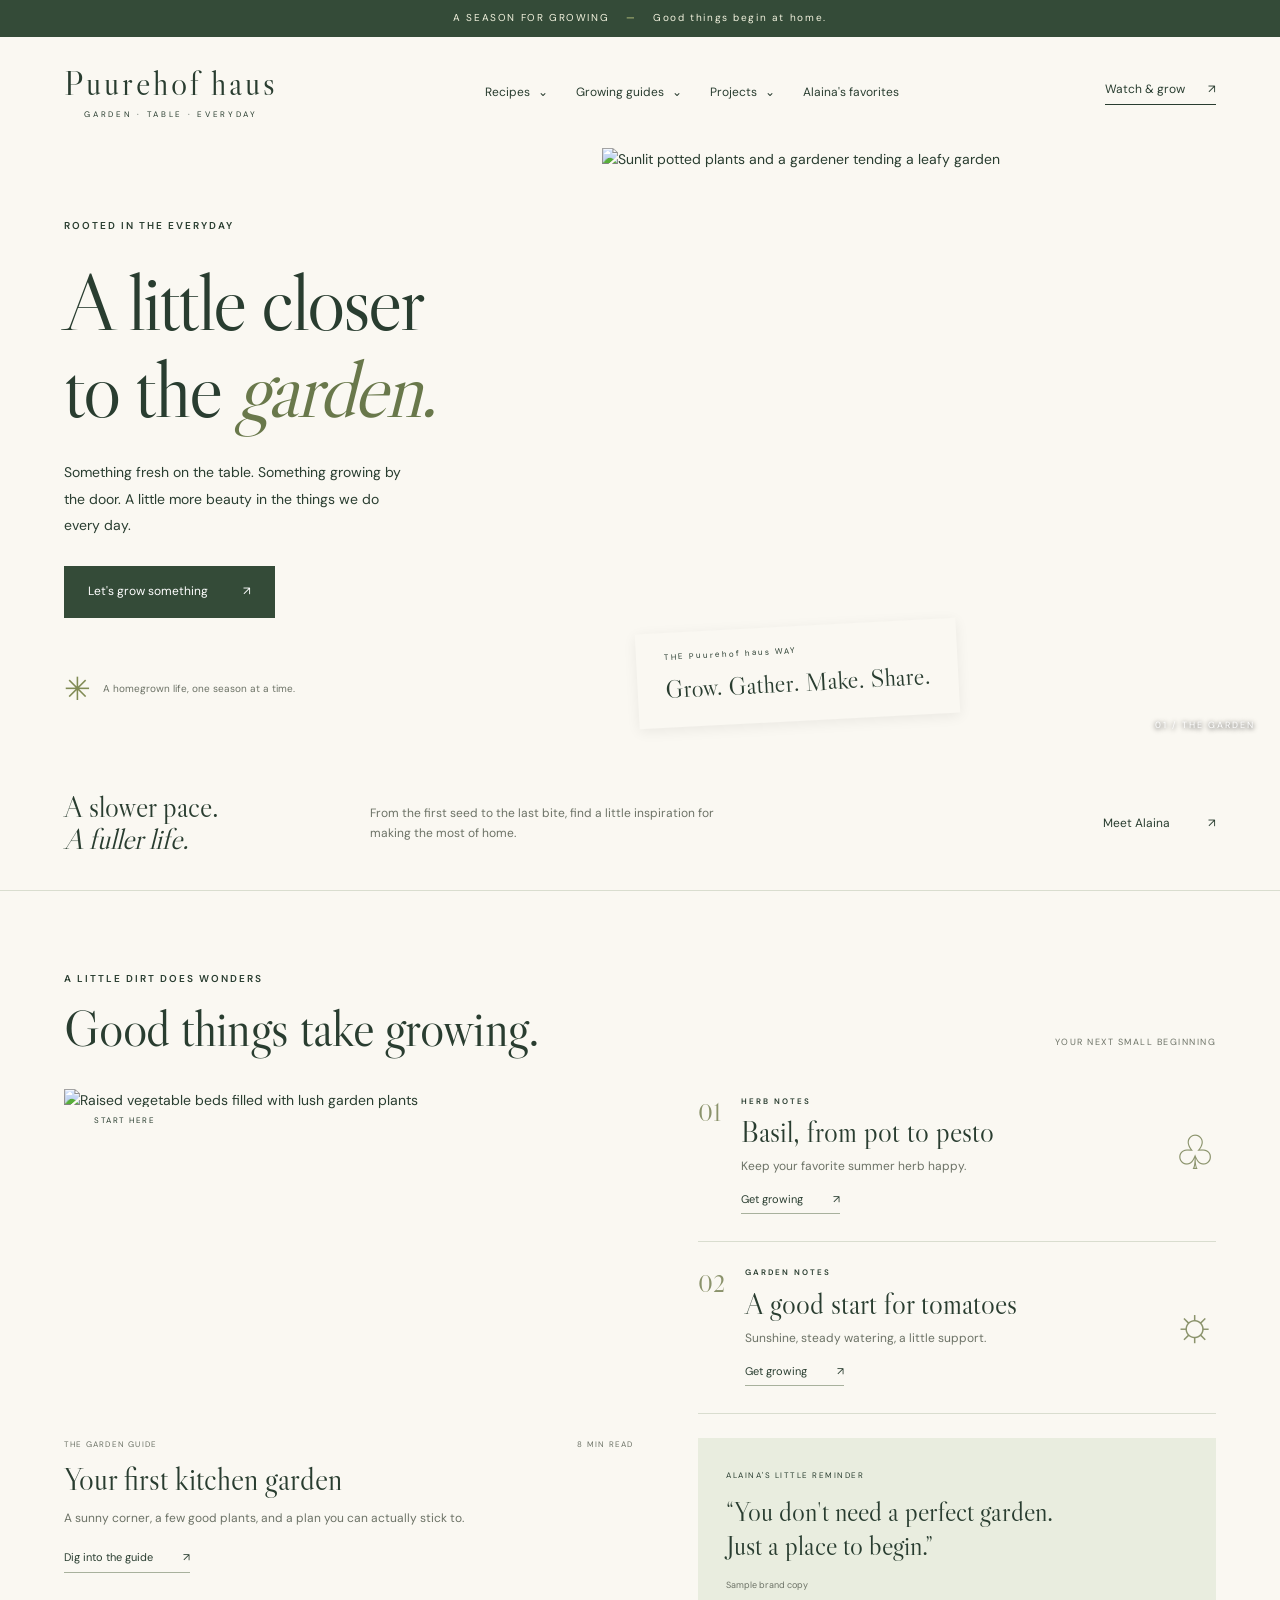
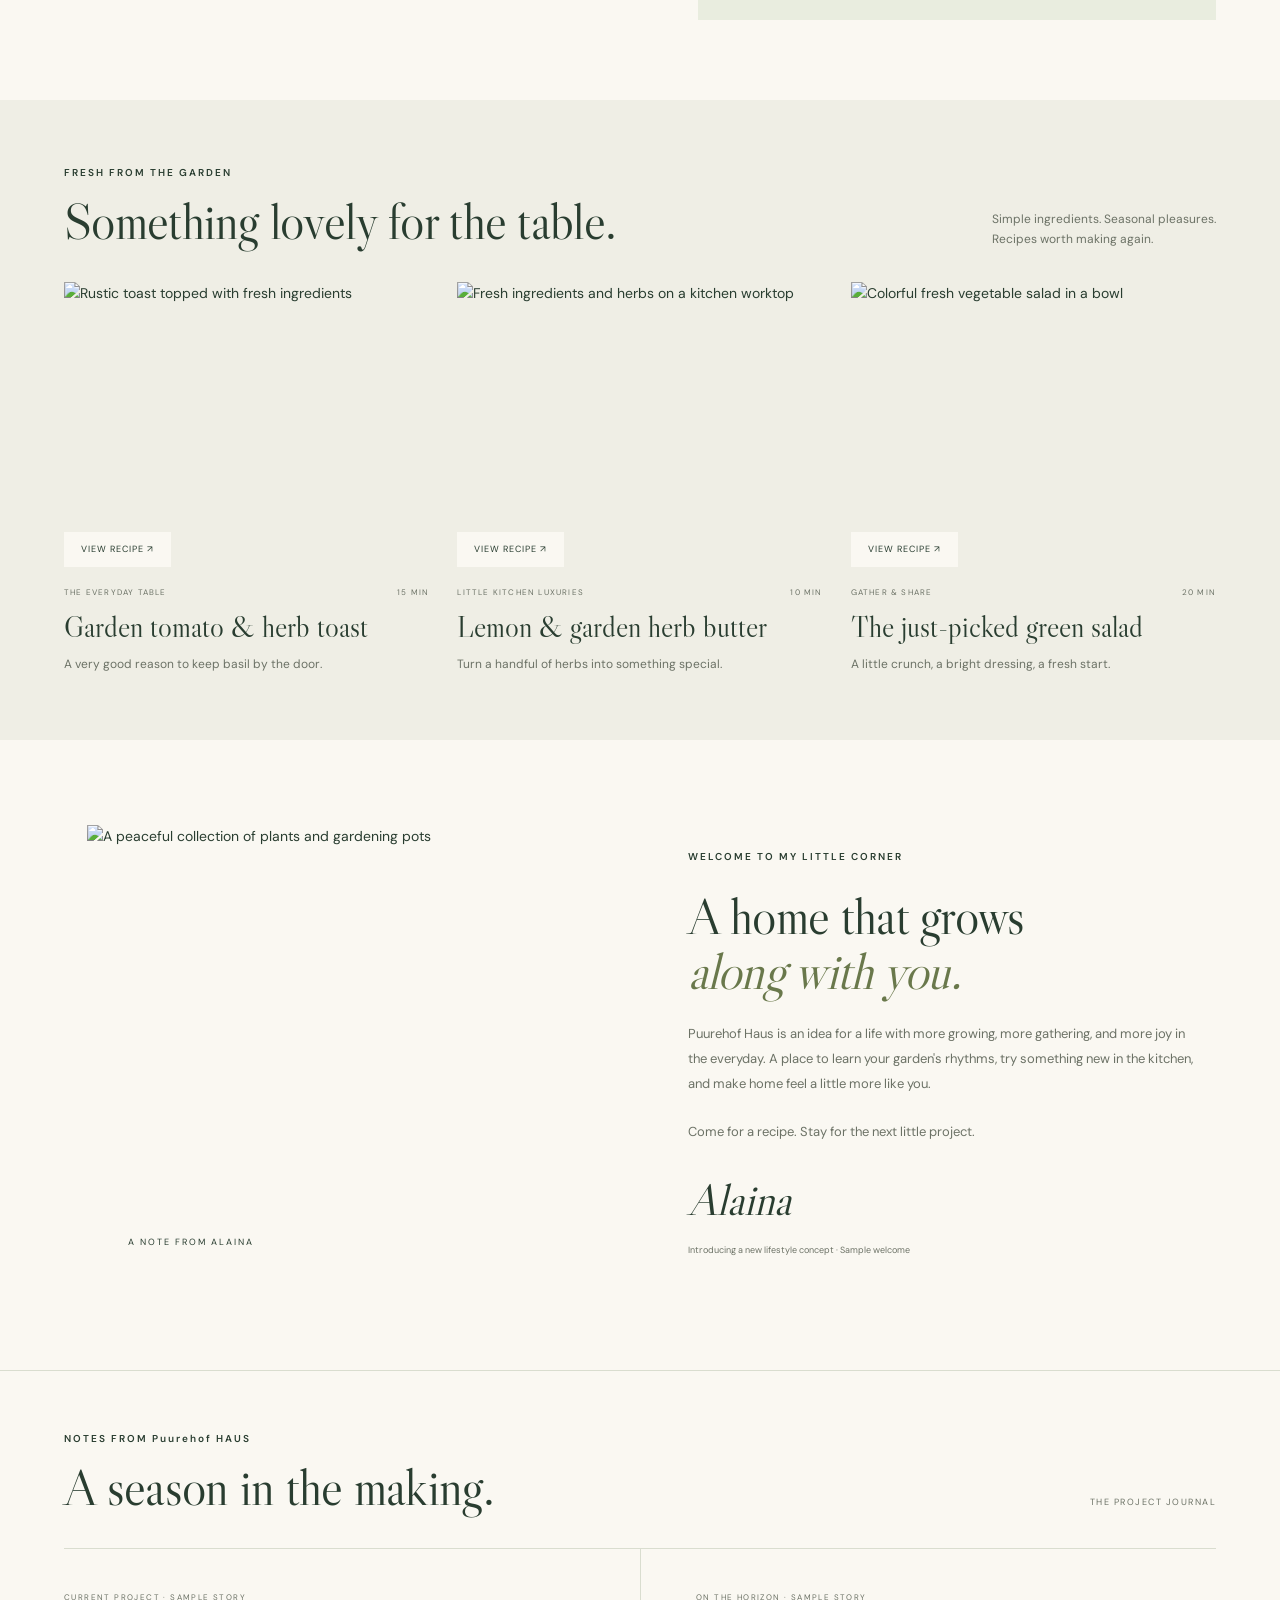
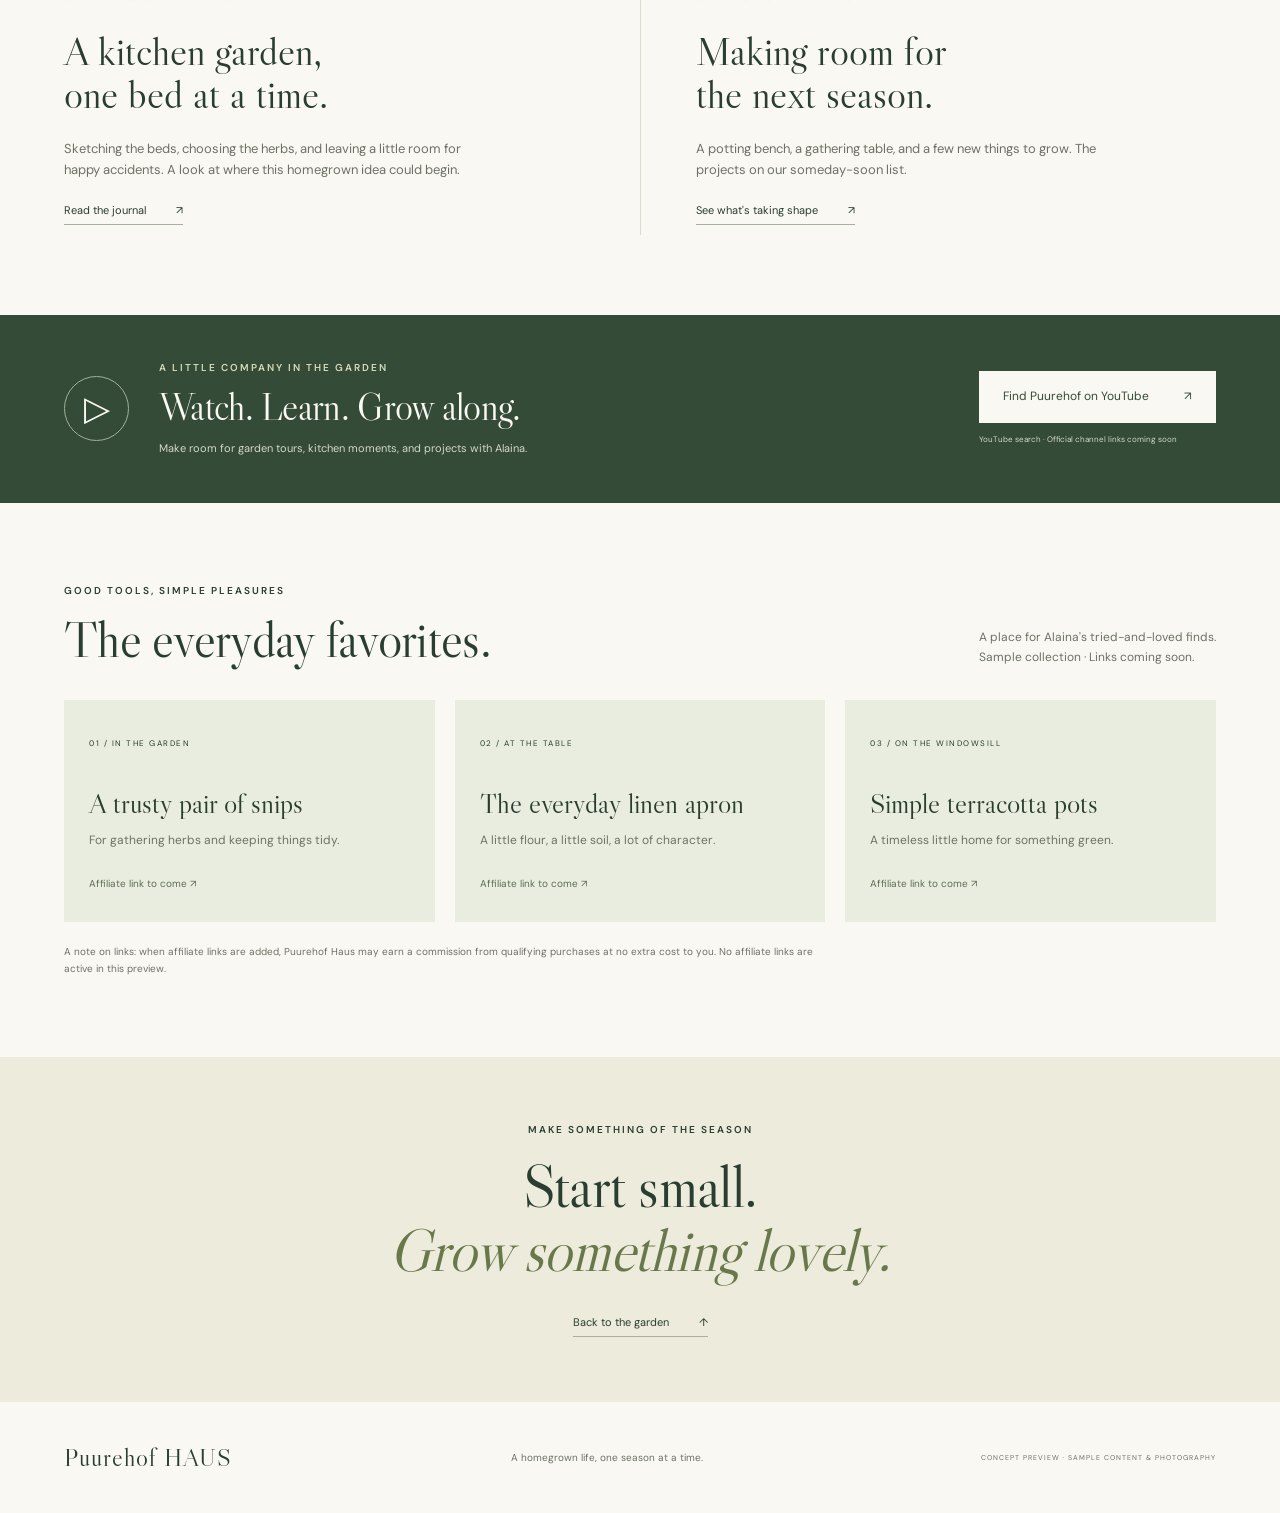
==== index.html @ e1a06148 "Initialize" ====
<!doctype html>
<html lang="en">
  <head>
    <meta charset="UTF-8" />
    <meta name="viewport" content="width=device-width, initial-scale=1" />
    <meta name="theme-color" content="#344b38" />
    <meta
      name="description"
      content="Puurehof haus: a garden-to-table lifestyle concept for Alaina. Seasonal recipes, growing guides, and everyday inspiration."
    />
    <title>Puurehof haus — A little closer to the garden</title>
    <link rel="preconnect" href="https://images.unsplash.com" />
    <link rel="stylesheet" href="css/Puurehof.css" />
    <script src="js/Puurehof.js" defer></script>
  </head>
  <body>
    <div class="announcement">
      A SEASON FOR GROWING <span>—</span> Good things begin at home.
    </div>
    <header class="header">
      <a class="wordmark" href="#" aria-label="Puurehof Haus home"
        >Puurehof<span>haus</span><small>GARDEN · TABLE · EVERYDAY</small></a
      >
      <button
        class="menu-toggle"
        aria-expanded="false"
        aria-controls="navigation"
      >
        Menu <span>☰</span>
      </button>
      <nav id="navigation" aria-label="Main navigation">
        <details class="nav-dropdown">
          <summary>Recipes <span aria-hidden="true">⌄</span></summary>
          <div class="nav-submenu">
            <a href="index.html#table">All recipes</a>
            <a href="recipes/tomato-toast.html">Garden tomato &amp; herb toast</a>
            <a href="recipes/herb-butter.html">Lemon &amp; garden herb butter</a>
            <a href="recipes/green-salad.html">Just-picked green salad</a>
          </div>
        </details>
        <details class="nav-dropdown">
          <summary>Growing guides <span aria-hidden="true">⌄</span></summary>
          <div class="nav-submenu">
            <a href="index.html#garden">All growing guides</a>
            <a href="plant-care/kitchen-garden.html">Your first kitchen garden</a>
            <a href="plant-care/basil.html">Basil, from pot to pesto</a>
            <a href="plant-care/tomatoes.html">A good start for tomatoes</a>
          </div>
        </details>
        <details class="nav-dropdown">
          <summary>Projects <span aria-hidden="true">⌄</span></summary>
          <div class="nav-submenu">
            <a href="index.html#journal">Project journal</a>
            <a href="current-project.html"
              >A kitchen garden, one bed at a time</a
            >
            <a href="upcoming-project.html">Making room for the next season</a>
          </div>
        </details>
        <a href="index.html#favorites">Alaina's favorites</a>
      </nav>
      <a class="header-link" href="#watch">Watch & grow <span>↗</span></a>
    </header>
    <main>
      <section class="hero" aria-labelledby="hero-title">
        <div class="hero-copy">
          <p class="eyebrow">ROOTED IN THE EVERYDAY</p>
          <h1 id="hero-title">A little closer<br />to the <em>garden.</em></h1>
          <p>
            Something fresh on the table. Something growing by the door. A
            little more beauty in the things we do every day.
          </p>
          <a class="button" href="#garden"
            >Let's grow something <span>↗</span></a
          >
          <div class="hero-note">
            <span class="sun">✳</span> A homegrown life, one season at a time.
          </div>
        </div>
        <div class="hero-photo">
          <img
            src="https://images.unsplash.com/photo-1416879595882-3373a0480b5b?auto=format&fit=crop&w=1600&q=85"
            alt="Sunlit potted plants and a gardener tending a leafy garden"
            fetchpriority="high"
          />
          <div class="photo-label">
            THE Puurehof haus WAY<span>Grow. Gather. Make. Share.</span>
          </div>
          <span class="image-number">01 / THE GARDEN</span>
        </div>
      </section>
      <div class="season-strip">
        <span>A slower pace.<br /><em>A fuller life.</em></span>
        <p>
          From the first seed to the last bite, find a little inspiration for
          making the most of home.
        </p>
        <a href="#about">Meet Alaina <span>↗</span></a>
      </div>
      <section class="section" id="garden">
        <div class="section-heading">
          <div>
            <p class="eyebrow">A LITTLE DIRT DOES WONDERS</p>
            <h2>Good things take growing.</h2>
          </div>
          <span class="section-note">YOUR NEXT SMALL BEGINNING</span>
        </div>
        <div class="garden-grid">
          <article class="feature-card">
            <div class="image-wrap">
              <img
                src="https://images.unsplash.com/photo-1466692476868-aef1dfb1e735?auto=format&fit=crop&w=1200&q=85"
                alt="Raised vegetable beds filled with lush garden plants"
                loading="lazy"
              /><span class="tag">START HERE</span>
            </div>
            <div class="card-meta">
              THE GARDEN GUIDE <span>8 MIN READ</span>
            </div>
            <h3>Your first kitchen garden</h3>
            <p>
              A sunny corner, a few good plants, and a plan you can actually
              stick to.
            </p>
            <a class="text-link" href="plant-care/kitchen-garden.html"
              >Dig into the guide <span>↗</span></a
            >
          </article>
          <div class="small-guides">
            <article class="guide-row">
              <span class="guide-number">01</span>
              <div>
                <p class="eyebrow">HERB NOTES</p>
                <h3>Basil, from pot to pesto</h3>
                <p>Keep your favorite summer herb happy.</p>
                <a class="text-link" href="plant-care/basil.html"
                  >Get growing <span>↗</span></a
                >
              </div>
              <span class="plant-icon" aria-hidden="true">♧</span>
            </article>
            <article class="guide-row">
              <span class="guide-number">02</span>
              <div>
                <p class="eyebrow">GARDEN NOTES</p>
                <h3>A good start for tomatoes</h3>
                <p>Sunshine, steady watering, a little support.</p>
                <a class="text-link" href="plant-care/tomatoes.html"
                  >Get growing <span>↗</span></a
                >
              </div>
              <span class="plant-icon" aria-hidden="true">☼</span>
            </article>
            <div class="garden-tip">
              <span>ALAINA'S LITTLE REMINDER</span>
              <p>
                “You don't need a perfect garden.<br />Just a place to begin.”
              </p>
              <small>Sample brand copy</small>
            </div>
          </div>
        </div>
      </section>
      <section class="table-section" id="table">
        <div class="section-heading">
          <div>
            <p class="eyebrow">FRESH FROM THE GARDEN</p>
            <h2>Something lovely for the table.</h2>
          </div>
          <p>
            Simple ingredients. Seasonal pleasures.<br />Recipes worth making
            again.
          </p>
        </div>
        <div class="recipe-grid">
          <article class="recipe-card">
            <a
              class="recipe-image"
              href="recipes/tomato-toast.html"
              aria-label="Read garden tomato toast recipe"
              ><img
                src="https://images.unsplash.com/photo-1482049016688-2d3e1b311543?auto=format&fit=crop&w=900&q=85"
                alt="Rustic toast topped with fresh ingredients"
                loading="lazy"
              /><span>VIEW RECIPE ↗</span></a
            >
            <div class="card-meta">THE EVERYDAY TABLE <span>15 MIN</span></div>
            <h3><a href="recipes/tomato-toast.html">Garden tomato & herb toast</a></h3>
            <p>A very good reason to keep basil by the door.</p>
          </article>
          <article class="recipe-card">
            <a
              class="recipe-image"
              href="recipes/herb-butter.html"
              aria-label="Read lemon herb butter recipe"
              ><img
                src="https://images.unsplash.com/photo-1495521821757-a1efb6729352?auto=format&fit=crop&w=900&q=85"
                alt="Fresh ingredients and herbs on a kitchen worktop"
                loading="lazy"
              /><span>VIEW RECIPE ↗</span></a
            >
            <div class="card-meta">
              LITTLE KITCHEN LUXURIES <span>10 MIN</span>
            </div>
            <h3><a href="recipes/herb-butter.html">Lemon & garden herb butter</a></h3>
            <p>Turn a handful of herbs into something special.</p>
          </article>
          <article class="recipe-card">
            <a
              class="recipe-image"
              href="recipes/green-salad.html"
              aria-label="Read green salad recipe"
              ><img
                src="https://images.unsplash.com/photo-1512621776951-a57141f2eefd?auto=format&fit=crop&w=900&q=85"
                alt="Colorful fresh vegetable salad in a bowl"
                loading="lazy"
              /><span>VIEW RECIPE ↗</span></a
            >
            <div class="card-meta">GATHER & SHARE <span>20 MIN</span></div>
            <h3><a href="recipes/green-salad.html">The just-picked green salad</a></h3>
            <p>A little crunch, a bright dressing, a fresh start.</p>
          </article>
        </div>
      </section>
      <section class="about-section" id="about">
        <div class="about-image">
          <img
            src="https://images.unsplash.com/photo-1416879595882-3373a0480b5b?auto=format&fit=crop&w=900&q=85"
            alt="A peaceful collection of plants and gardening pots"
            loading="lazy"
          /><span>A NOTE FROM ALAINA</span>
        </div>
        <div class="about-copy">
          <p class="eyebrow">WELCOME TO MY LITTLE CORNER</p>
          <h2>A home that grows<br /><em>along with you.</em></h2>
          <p>
            Puurehof Haus is an idea for a life with more growing, more gathering,
            and more joy in the everyday. A place to learn your garden's
            rhythms, try something new in the kitchen, and make home feel a
            little more like you.
          </p>
          <p>Come for a recipe. Stay for the next little project.</p>
          <span class="signature">Alaina</span
          ><small>Introducing a new lifestyle concept · Sample welcome</small>
        </div>
      </section>
      <section class="section journal-section" id="journal">
        <div class="section-heading">
          <div>
            <p class="eyebrow">NOTES FROM Puurehof HAUS</p>
            <h2>A season in the making.</h2>
          </div>
          <span class="section-note">THE PROJECT JOURNAL</span>
        </div>
        <div class="journal-grid">
          <article>
            <span class="journal-type">CURRENT PROJECT · SAMPLE STORY</span>
            <h3>A kitchen garden,<br />one bed at a time.</h3>
            <p>
              Sketching the beds, choosing the herbs, and leaving a little room
              for happy accidents. A look at where this homegrown idea could
              begin.
            </p>
            <a class="text-link" href="current-project.html"
              >Read the journal <span>↗</span></a
            >
          </article>
          <article>
            <span class="journal-type">ON THE HORIZON · SAMPLE STORY</span>
            <h3>Making room for<br />the next season.</h3>
            <p>
              A potting bench, a gathering table, and a few new things to grow.
              The projects on our someday-soon list.
            </p>
            <a class="text-link" href="upcoming-project.html"
              >See what's taking shape <span>↗</span></a
            >
          </article>
        </div>
      </section>
      <section class="watch-section" id="watch">
        <div class="watch-symbol" aria-hidden="true">▷</div>
        <div>
          <p class="eyebrow">A LITTLE COMPANY IN THE GARDEN</p>
          <h2>Watch. Learn. Grow along.</h2>
          <p>
            Make room for garden tours, kitchen moments, and projects with
            Alaina.
          </p>
        </div>
        <div class="watch-action">
          <a
            class="button light"
            href="https://www.youtube.com/results?search_query=h%C3%B6fer+Alaina+gardening"
            target="_blank"
            rel="noopener noreferrer"
            >Find Puurehof on YouTube <span>↗</span></a
          ><small>YouTube search · Official channel links coming soon</small>
        </div>
      </section>
      <section class="section favorites-section" id="favorites">
        <div class="section-heading">
          <div>
            <p class="eyebrow">GOOD TOOLS, SIMPLE PLEASURES</p>
            <h2>The everyday favorites.</h2>
          </div>
          <p>
            A place for Alaina's tried-and-loved finds.<br />Sample collection ·
            Links coming soon.
          </p>
        </div>
        <div class="favorites-grid">
          <article>
            <span>01 / IN THE GARDEN</span>
            <h3>A trusty pair of snips</h3>
            <p>For gathering herbs and keeping things tidy.</p>
            <span class="coming-soon">Affiliate link to come ↗</span>
          </article>
          <article>
            <span>02 / AT THE TABLE</span>
            <h3>The everyday linen apron</h3>
            <p>A little flour, a little soil, a lot of character.</p>
            <span class="coming-soon">Affiliate link to come ↗</span>
          </article>
          <article>
            <span>03 / ON THE WINDOWSILL</span>
            <h3>Simple terracotta pots</h3>
            <p>A timeless little home for something green.</p>
            <span class="coming-soon">Affiliate link to come ↗</span>
          </article>
        </div>
        <p class="disclosure">
          A note on links: when affiliate links are added, Puurehof Haus may earn a
          commission from qualifying purchases at no extra cost to you. No
          affiliate links are active in this preview.
        </p>
      </section>
      <section class="closing">
        <p class="eyebrow">MAKE SOMETHING OF THE SEASON</p>
        <h2>Start small.<br /><em>Grow something lovely.</em></h2>
        <a class="text-link" href="#garden"
          >Back to the garden <span>↑</span></a
        >
      </section>
    </main>
    <footer>
      <a class="footer-logo" href="#">Puurehof HAUS</a>
      <p>A homegrown life, one season at a time.</p>
      <span>CONCEPT PREVIEW · SAMPLE CONTENT & PHOTOGRAPHY</span>
    </footer>
  </body>
</html>
---- css/Puurehof.css ----
@import url('https://fonts.googleapis.com/css2?family=DM+Sans:wght@400;500;600;700&family=Libre+Caslon+Display&display=swap');

:root {
  --paper: #faf8f2;
  --ink: #293d30;
  --muted: #6c7266;
  --line: #d9ddcf;
  --green: #344b38;
  --sage: #e9eddf;
  --accent: #d7dc8e;
  --serif: 'Libre Caslon Display', Georgia, serif;
  --sans: 'DM Sans', Arial, sans-serif;
}
* {
  box-sizing: border-box;
}
html {
  scroll-behavior: smooth;
  scroll-padding-top: 30px;
}
body {
  margin: 0;
  background: var(--paper);
  color: var(--ink);
  font-family: var(--sans);
  font-size: 14px;
  line-height: 1.65;
}
button,
a {
  -webkit-tap-highlight-color: transparent;
}
a {
  color: inherit;
  text-decoration: none;
}
button {
  font: inherit;
  color: inherit;
  cursor: pointer;
}
button:focus-visible,
a:focus-visible {
  outline: 3px solid #a57536;
  outline-offset: 5px;
}
img {
  display: block;
  width: 100%;
  height: 100%;
  object-fit: cover;
}
h1,
h2,
h3,
p {
  margin: 0;
}
h1,
h2,
h3 {
  font-family: var(--serif);
  font-weight: 400;
  line-height: 1.08;
}
em {
  font-weight: 400;
}
button {
  border: 0;
  background: none;
}
.announcement {
  text-align: center;
  background: var(--green);
  color: #f3f3df;
  padding: 10px 16px;
  font-size: 10px;
  letter-spacing: 1.6px;
}
.announcement span {
  margin: 0 12px;
  color: var(--accent);
}
.header {
  max-width: 1440px;
  margin: auto;
  display: flex;
  align-items: center;
  justify-content: space-between;
  padding: 30px 5%;
  gap: 25px;
}
.wordmark {
  font-family: var(--serif);
  font-size: 34px;
  letter-spacing: 3px;
  line-height: 0.95;
}
.wordmark > span {
  margin-left: 9px;
}
.wordmark small {
  display: block;
  font-family: var(--sans);
  font-size: 8px;
  letter-spacing: 2.7px;
  text-align: center;
  margin-top: 12px;
}
.header nav {
  display: flex;
  gap: 28px;
  font-size: 12px;
}
.header nav a:hover,
.header-link:hover {
  color: #8a643a;
}
.header-link {
  font-size: 12px;
  border-bottom: 1px solid var(--ink);
  padding-bottom: 5px;
}
.header-link span {
  margin-left: 20px;
}
.menu-toggle {
  display: none;
}
.hero {
  max-width: 1440px;
  display: grid;
  grid-template-columns: 47% 53%;
  margin: auto;
  min-height: 610px;
}
.hero-copy {
  padding: 70px 12% 40px 10.6%;
}
.eyebrow {
  font-size: 10px;
  font-weight: 600;
  letter-spacing: 2px;
  margin-bottom: 23px;
}
h1 {
  font-size: clamp(60px, 6.3vw, 94px);
  letter-spacing: -2.5px;
}
h1 em,
h2 em {
  color: #69784b;
}
.hero-copy > p:not(.eyebrow) {
  max-width: 350px;
  font-size: 14px;
  line-height: 1.9;
  margin: 27px 0;
}
.button {
  display: inline-flex;
  align-items: center;
  justify-content: space-between;
  gap: 35px;
  background: var(--green);
  color: white;
  padding: 16px 24px;
  font-size: 12px;
}
.button:hover {
  background: #526348;
}
.hero-note {
  margin-top: 45px;
  font-size: 10px;
  color: var(--muted);
  display: flex;
  align-items: center;
  gap: 12px;
}
.sun {
  font-size: 32px;
  color: #818b55;
}
.hero-photo {
  position: relative;
  min-height: 580px;
  overflow: hidden;
}
.hero-photo img {
  position: absolute;
  inset: 0;
  object-position: 50% 45%;
}
.photo-label {
  position: absolute;
  bottom: 37px;
  left: 35px;
  background: var(--paper);
  padding: 18px 28px;
  font-size: 8px;
  letter-spacing: 2px;
  transform: rotate(-3deg);
  box-shadow: 0 3px 14px #0001;
}
.photo-label span {
  display: block;
  font-family: var(--serif);
  font-size: 25px;
  letter-spacing: 0;
  margin-top: 5px;
}
.image-number {
  position: absolute;
  right: 25px;
  bottom: 26px;
  color: white;
  font-size: 9px;
  letter-spacing: 2px;
  text-shadow: 0 1px 5px #000;
}
.season-strip {
  max-width: 1296px;
  margin: auto;
  display: grid;
  grid-template-columns: 1fr 2fr 1fr;
  gap: 35px;
  align-items: center;
  padding: 34px 5%;
  border-bottom: 1px solid var(--line);
}
.season-strip > span {
  font-family: var(--serif);
  font-size: 29px;
  line-height: 1.1;
}
.season-strip p {
  font-size: 12px;
  max-width: 380px;
  color: var(--muted);
}
.season-strip a {
  font-size: 12px;
  justify-self: end;
}
.season-strip a span {
  margin-left: 35px;
}
.section {
  max-width: 1296px;
  margin: auto;
  padding: 80px 5%;
}
.section-heading {
  display: flex;
  align-items: end;
  justify-content: space-between;
  gap: 30px;
  margin-bottom: 33px;
}
.section-heading .eyebrow {
  margin-bottom: 13px;
}
h2 {
  font-size: clamp(38px, 4vw, 53px);
  letter-spacing: -0.7px;
}
.section-note {
  font-size: 9px;
  letter-spacing: 1.5px;
  color: var(--muted);
  padding-bottom: 6px;
}
.section-heading > p {
  font-size: 12px;
  color: var(--muted);
}
.garden-grid {
  display: grid;
  grid-template-columns: 1.1fr 1fr;
  gap: 65px;
}
.image-wrap {
  height: 330px;
  position: relative;
  overflow: hidden;
}
.image-wrap img,
.recipe-image img {
  transition: transform 0.5s;
}
.feature-card:hover img,
.recipe-image:hover img {
  transform: scale(1.035);
}
.tag {
  position: absolute;
  top: 18px;
  left: 18px;
  background: var(--paper);
  padding: 7px 12px;
  font-size: 8px;
  letter-spacing: 1.5px;
}
.card-meta {
  display: flex;
  justify-content: space-between;
  font-size: 8px;
  letter-spacing: 1.2px;
  margin-top: 19px;
  color: var(--muted);
}
h3 {
  font-size: 31px;
  margin: 12px 0;
}
.feature-card p,
.recipe-card p {
  font-size: 12px;
  color: var(--muted);
}
.text-link {
  display: inline-flex;
  gap: 30px;
  align-items: center;
  border-bottom: 1px solid #a8b19d;
  padding: 0 0 5px;
  margin-top: 20px;
  font-size: 11px;
}
.text-link:hover {
  color: #8a643a;
}
.guide-row {
  display: flex;
  gap: 20px;
  border-bottom: 1px solid var(--line);
  padding: 22px 0 27px;
}
.guide-row:first-child {
  padding-top: 4px;
}
.guide-number {
  font-family: var(--serif);
  font-size: 24px;
  color: #8b936c;
}
.guide-row .eyebrow {
  font-size: 8px;
  margin: 2px 0 9px;
}
.guide-row h3 {
  font-size: 29px;
  margin: 0 0 9px;
}
.guide-row p:not(.eyebrow) {
  font-size: 12px;
  color: var(--muted);
}
.guide-row .text-link {
  margin-top: 13px;
}
.plant-icon {
  font-size: 47px;
  color: #8b936c;
  margin-left: auto;
  align-self: center;
}
.garden-tip {
  background: var(--sage);
  padding: 24px 28px;
  margin-top: 24px;
}
.garden-tip > span {
  font-size: 8px;
  letter-spacing: 1.5px;
}
.garden-tip p {
  font-family: var(--serif);
  font-size: 27px;
  line-height: 1.25;
  margin: 10px 0;
}
.garden-tip small {
  font-size: 9px;
  color: var(--muted);
}
.table-section {
  padding: 65px max(5%, calc((100vw - 1166px) / 2));
  background: #efeee5;
}
.recipe-grid {
  display: grid;
  grid-template-columns: repeat(3, 1fr);
  gap: 28px;
}
.recipe-image {
  padding: 0;
  width: 100%;
  height: 285px;
  overflow: hidden;
  position: relative;
  display: block;
}
.recipe-image > span {
  position: absolute;
  bottom: 0;
  left: 0;
  background: var(--paper);
  font-size: 9px;
  letter-spacing: 1px;
  padding: 10px 17px;
}
.recipe-card h3 {
  font-size: 29px;
}
.recipe-card h3 button {
  font: inherit;
  text-align: left;
  padding: 0;
}
.about-section {
  max-width: 1166px;
  margin: 85px auto;
  display: grid;
  grid-template-columns: 1fr 1fr;
  gap: 95px;
  align-items: center;
  padding: 0 30px;
}
.about-image {
  height: 460px;
  position: relative;
}
.about-image img {
  object-position: 25% 50%;
}
.about-image > span {
  position: absolute;
  bottom: 25px;
  left: 25px;
  background: var(--paper);
  font-size: 9px;
  letter-spacing: 2px;
  padding: 10px 16px;
}
.about-copy > p:not(.eyebrow) {
  font-size: 13px;
  color: var(--muted);
  margin-top: 23px;
  line-height: 1.9;
}
.signature {
  display: block;
  font-family: var(--serif);
  font-style: italic;
  font-size: 44px;
  margin-top: 20px;
}
.about-copy small {
  font-size: 9px;
  color: var(--muted);
}
.journal-section {
  border-top: 1px solid var(--line);
  padding-top: 60px;
}
.journal-grid {
  display: grid;
  grid-template-columns: 1fr 1fr;
  border-top: 1px solid var(--line);
}
.journal-grid article {
  padding: 35px 55px 10px 0;
}
.journal-grid article + article {
  border-left: 1px solid var(--line);
  padding-left: 55px;
  padding-right: 0;
}
.journal-type {
  font-size: 8px;
  letter-spacing: 1.4px;
  color: var(--muted);
}
.journal-grid h3 {
  font-size: 40px;
  margin: 22px 0;
}
.journal-grid p {
  color: var(--muted);
  max-width: 420px;
  font-size: 13px;
}
.watch-section {
  background: var(--green);
  color: var(--paper);
  padding: 45px max(5%, calc((100vw - 1166px) / 2));
  display: flex;
  align-items: center;
  gap: 30px;
}
.watch-symbol {
  width: 65px;
  height: 65px;
  border: 1px solid #a3b196;
  border-radius: 50%;
  display: grid;
  place-items: center;
  font-size: 34px;
  flex-shrink: 0;
}
.watch-section .eyebrow {
  color: #d5dcb7;
  margin-bottom: 10px;
}
.watch-section h2 {
  font-size: 38px;
}
.watch-section p:not(.eyebrow) {
  font-size: 11px;
  color: #d1d9c9;
  margin-top: 12px;
}
.watch-action {
  margin-left: auto;
}
.light {
  background: var(--paper);
  color: var(--green);
  white-space: nowrap;
}
.light:hover {
  background: var(--accent);
}
.watch-action small {
  display: block;
  font-size: 8px;
  color: #d1d9c9;
  margin-top: 10px;
}
.favorites-grid {
  display: grid;
  grid-template-columns: repeat(3, 1fr);
  gap: 20px;
}
.favorites-grid article {
  background: var(--sage);
  padding: 30px 25px;
}
.favorites-grid article > span:first-child {
  font-size: 8px;
  letter-spacing: 1.5px;
}
.favorites-grid h3 {
  font-size: 28px;
  margin: 35px 0 12px;
}
.favorites-grid p {
  font-size: 12px;
  color: var(--muted);
}
.coming-soon {
  display: block;
  font-size: 10px;
  margin-top: 25px;
  color: #5f6c53;
}
.disclosure {
  font-size: 10px;
  color: var(--muted);
  margin-top: 22px;
  max-width: 750px;
}
.closing {
  text-align: center;
  background: #ecebdc;
  padding: 65px 20px;
}
.closing .eyebrow {
  margin-bottom: 15px;
}
.closing h2 {
  font-size: 60px;
}
.closing .text-link {
  margin-top: 30px;
}
footer {
  max-width: 1296px;
  display: flex;
  align-items: center;
  justify-content: space-between;
  gap: 20px;
  padding: 35px 5%;
  margin: auto;
}
.footer-logo {
  font-family: var(--serif);
  font-size: 25px;
  letter-spacing: 1px;
}
footer p {
  font-size: 10px;
  color: var(--muted);
}
footer > span {
  font-size: 7px;
  letter-spacing: 1px;
  color: var(--muted);
}
dialog {
  border: 0;
  background: var(--paper);
  color: var(--ink);
  width: min(680px, calc(100% - 32px));
  max-height: 85vh;
  padding: 50px;
  box-shadow: 0 20px 90px #0003;
}
dialog::backdrop {
  background: #142418b3;
  backdrop-filter: blur(4px);
}
.dialog-close {
  position: absolute;
  top: 12px;
  right: 15px;
  font-size: 20px;
  padding: 8px;
}
dialog h2 {
  font-size: 45px;
  margin-bottom: 25px;
}
#story-body p {
  margin: 15px 0;
  color: #58604f;
}
#story-body h3 {
  font-size: 26px;
  margin-top: 24px;
}
#story-body ul,
#story-body ol {
  padding-left: 22px;
}
#story-body li {
  margin: 8px 0;
}
.dialog-footer {
  margin-top: 30px;
  border-top: 1px solid var(--line);
  padding-top: 20px;
  font-size: 10px;
  letter-spacing: 1px;
}
.dialog-footer span {
  display: block;
  color: var(--muted);
  font-size: 9px;
  letter-spacing: 0;
  margin-top: 4px;
}
body.modal-open {
  overflow: hidden;
}
@media (min-width: 1600px) {
  .hero-copy {
    padding-left: 10.6%;
  }
  .hero {
    min-height: 650px;
  }
}
@media (max-width: 1000px) {
  .header nav {
    gap: 15px;
  }
  .header-link {
    display: none;
  }
  .hero-copy {
    padding-top: 50px;
  }
  .hero {
    min-height: 540px;
  }
  .hero-photo {
    min-height: 540px;
  }
  h1 {
    font-size: 66px;
  }
  .garden-grid {
    gap: 35px;
  }
  .plant-icon {
    display: none;
  }
  .about-section {
    gap: 45px;
  }
  .recipe-image {
    height: 235px;
  }
  .watch-section {
    flex-wrap: wrap;
  }
  .watch-action {
    margin-left: 95px;
  }
  .section {
    padding-top: 60px;
    padding-bottom: 60px;
  }
}
@media (max-width: 700px) {
  .announcement {
    font-size: 8px;
    letter-spacing: 1px;
  }
  .announcement span {
    margin: 0 5px;
  }
  .header {
    padding: 24px 6%;
    position: relative;
    flex-wrap: wrap;
  }
  .wordmark {
    font-size: 27px;
  }
  .wordmark small {
    font-size: 6px;
    letter-spacing: 2.4px;
  }
  .menu-toggle {
    display: flex;
    gap: 10px;
    align-items: center;
    font-size: 12px;
  }
  .header nav {
    display: none;
    width: 100%;
    flex-direction: column;
    gap: 0;
    padding-top: 12px;
  }
  .header nav.is-open {
    display: flex;
  }
  .header nav a {
    padding: 12px 0;
    border-top: 1px solid var(--line);
  }
  .hero {
    grid-template-columns: 1fr;
  }
  .hero-copy {
    padding: 40px 7% 35px;
  }
  .hero-copy .eyebrow {
    margin-bottom: 20px;
  }
  h1 {
    font-size: 70px;
  }
  .hero-copy > p:not(.eyebrow) {
    max-width: 400px;
    margin: 24px 0;
  }
  .hero-note {
    margin-top: 25px;
  }
  .hero-photo {
    min-height: 400px;
    margin: 0 5%;
  }
  .photo-label {
    bottom: 25px;
    left: 22px;
  }
  .image-number {
    font-size: 7px;
    right: 15px;
    bottom: 12px;
  }
  .season-strip {
    grid-template-columns: 1fr 1.3fr;
    padding: 30px 7%;
    gap: 20px;
  }
  .season-strip > span {
    font-size: 25px;
  }
  .season-strip p {
    font-size: 11px;
  }
  .season-strip a {
    grid-column: 1/-1;
    justify-self: start;
  }
  .section {
    padding: 50px 7%;
  }
  .section-heading {
    display: block;
    margin-bottom: 25px;
  }
  .section-heading > p {
    margin-top: 20px;
  }
  .section-note {
    display: none;
  }
  h2 {
    font-size: 40px;
  }
  .garden-grid,
  .recipe-grid,
  .about-section,
  .journal-grid,
  .favorites-grid {
    grid-template-columns: 1fr;
  }
  .garden-grid {
    gap: 35px;
  }
  .image-wrap {
    height: 290px;
  }
  .guide-row {
    padding: 26px 0;
  }
  .plant-icon {
    display: block;
  }
  .table-section {
    padding: 50px 7%;
  }
  .recipe-grid {
    gap: 35px;
  }
  .recipe-image {
    height: 320px;
  }
  .recipe-card h3 {
    font-size: 31px;
  }
  .about-section {
    margin: 50px auto;
    gap: 35px;
    padding: 0 7%;
  }
  .about-image {
    height: 350px;
  }
  .about-copy h2 {
    font-size: 44px;
  }
  .journal-grid article {
    padding: 28px 0;
  }
  .journal-grid article + article {
    border-left: 0;
    border-top: 1px solid var(--line);
    padding: 28px 0 0;
  }
  .journal-grid h3 {
    font-size: 36px;
  }
  .watch-section {
    padding: 40px 7%;
    gap: 20px;
  }
  .watch-symbol {
    height: 50px;
    width: 50px;
    font-size: 27px;
  }
  .watch-section > div:nth-child(2) {
    flex: 1;
  }
  .watch-section h2 {
    font-size: 33px;
  }
  .watch-action {
    margin-left: 0;
  }
  .favorites-grid {
    gap: 14px;
  }
  .favorites-grid article {
    padding: 24px;
  }
  .favorites-grid h3 {
    margin-top: 20px;
  }
  .closing h2 {
    font-size: 49px;
  }
  footer {
    flex-direction: column;
    text-align: center;
    padding: 30px 7%;
    gap: 12px;
  }
  dialog {
    padding: 45px 25px 30px;
  }
  dialog h2 {
    font-size: 36px;
  }
}
@media (prefers-reduced-motion: reduce) {
  html {
    scroll-behavior: auto;
  }
  * {
    transition: none !important;
  }
}
/* Standalone recipe, growing guide, and journal pages. */
.recipe-card h3 a {
  font: inherit;
}
.article-page {
  max-width: 1000px;
  margin: auto;
  padding: 25px 6% 70px;
}
.breadcrumbs {
  display: flex;
  gap: 14px;
  font-size: 11px;
  color: var(--muted);
  margin-bottom: 45px;
}
.breadcrumbs a:hover {
  text-decoration: underline;
}
.article-heading {
  border-bottom: 1px solid var(--line);
  padding-bottom: 30px;
  margin-bottom: 30px;
}
.article-heading h1 {
  font-size: clamp(45px, 6vw, 76px);
  max-width: 800px;
  letter-spacing: -1px;
}
.article-byline {
  font-size: 11px;
  color: var(--muted);
  margin-top: 22px;
}
.article-body {
  max-width: 680px;
  font-size: 16px;
  line-height: 1.85;
}
.article-body p {
  margin: 20px 0;
}
.article-body h3 {
  font-size: 33px;
  margin: 35px 0 15px;
}
.article-body li {
  padding-left: 5px;
  margin: 10px 0;
}
.article-body ul,
.article-body ol {
  padding-left: 24px;
}
.article-body small {
  font-size: 12px;
  color: var(--muted);
}
.article-actions {
  display: flex;
  justify-content: space-between;
  align-items: center;
  gap: 20px;
  max-width: 680px;
  border-top: 1px solid var(--line);
  margin-top: 35px;
  padding-top: 10px;
}
.related-stories {
  margin-top: 65px;
  padding-top: 35px;
  border-top: 1px solid var(--line);
}
.related-stories h2 {
  font-size: 38px;
}
.related-stories > div {
  display: grid;
  grid-template-columns: repeat(3, 1fr);
  gap: 20px;
  margin-top: 25px;
}
.related-link {
  background: var(--sage);
  padding: 22px;
  font-family: var(--serif);
  font-size: 26px;
  line-height: 1.2;
}
.related-link span {
  display: block;
  margin-top: 15px;
  font-family: var(--sans);
  font-size: 17px;
}
.related-link:hover {
  background: #dfe5d1;
}
@media (max-width: 700px) {
  .article-page {
    padding: 20px 7% 50px;
  }
  .breadcrumbs {
    margin-bottom: 30px;
  }
  .article-body {
    font-size: 15px;
  }
  .related-stories > div {
    grid-template-columns: 1fr;
  }
  .article-actions {
    align-items: start;
  }
  .related-stories {
    margin-top: 45px;
  }
}
@media print {
  body {
    background: white;
    color: black;
  }
  .announcement,
  .header,
  footer,
  .breadcrumbs,
  .article-actions,
  .related-stories {
    display: none;
  }
  .article-page {
    max-width: none;
    padding: 0;
  }
  .article-heading h1 {
    font-size: 36pt;
  }
  .article-heading .eyebrow {
    font-size: 9pt;
  }
  .article-body {
    max-width: none;
    font-size: 11pt;
    line-height: 1.5;
  }
  .article-body h3 {
    font-size: 19pt;
    break-after: avoid;
  }
  .article-body li {
    break-inside: avoid;
  }
  a {
    color: inherit;
    text-decoration: none;
  }
  @page {
    margin: 20mm;
  }
}
/* Shared dropdown navigation */
.header {
  position: relative;
  z-index: 10;
}
.header nav {
  align-items: center;
}
.nav-dropdown {
  position: relative;
}
.nav-dropdown summary {
  display: flex;
  align-items: center;
  gap: 8px;
  cursor: pointer;
  list-style: none;
  white-space: nowrap;
}
.nav-dropdown summary::-webkit-details-marker {
  display: none;
}
.nav-dropdown summary:focus-visible {
  outline: 3px solid #a57536;
  outline-offset: 5px;
}
.nav-dropdown[open] summary {
  color: #8a643a;
}
.nav-dropdown[open] summary span {
  transform: rotate(180deg);
}
.nav-submenu {
  position: absolute;
  top: calc(100% + 16px);
  left: -18px;
  width: 280px;
  padding: 10px;
  background: var(--paper);
  border: 1px solid var(--line);
  box-shadow: 0 12px 30px #293d301a;
}
.header nav .nav-submenu a {
  display: block;
  padding: 10px 12px;
  font-size: 12px;
  line-height: 1.5;
}
.header nav .nav-submenu a:hover,
.header nav .nav-submenu a[aria-current='page'] {
  background: var(--sage);
  color: var(--ink);
}
@media (max-width: 700px) {
  .header nav {
    align-items: stretch;
  }
  .nav-dropdown {
    border-top: 1px solid var(--line);
  }
  .nav-dropdown summary {
    justify-content: space-between;
    padding: 12px 0;
  }
  .nav-submenu {
    position: static;
    width: 100%;
    padding: 0 0 10px 10px;
    border: 0;
    box-shadow: none;
    background: transparent;
  }
  .header nav .nav-submenu a {
    border: 0;
    padding: 10px 12px;
  }
}
@media print {
  .header {
    display: none;
  }
}
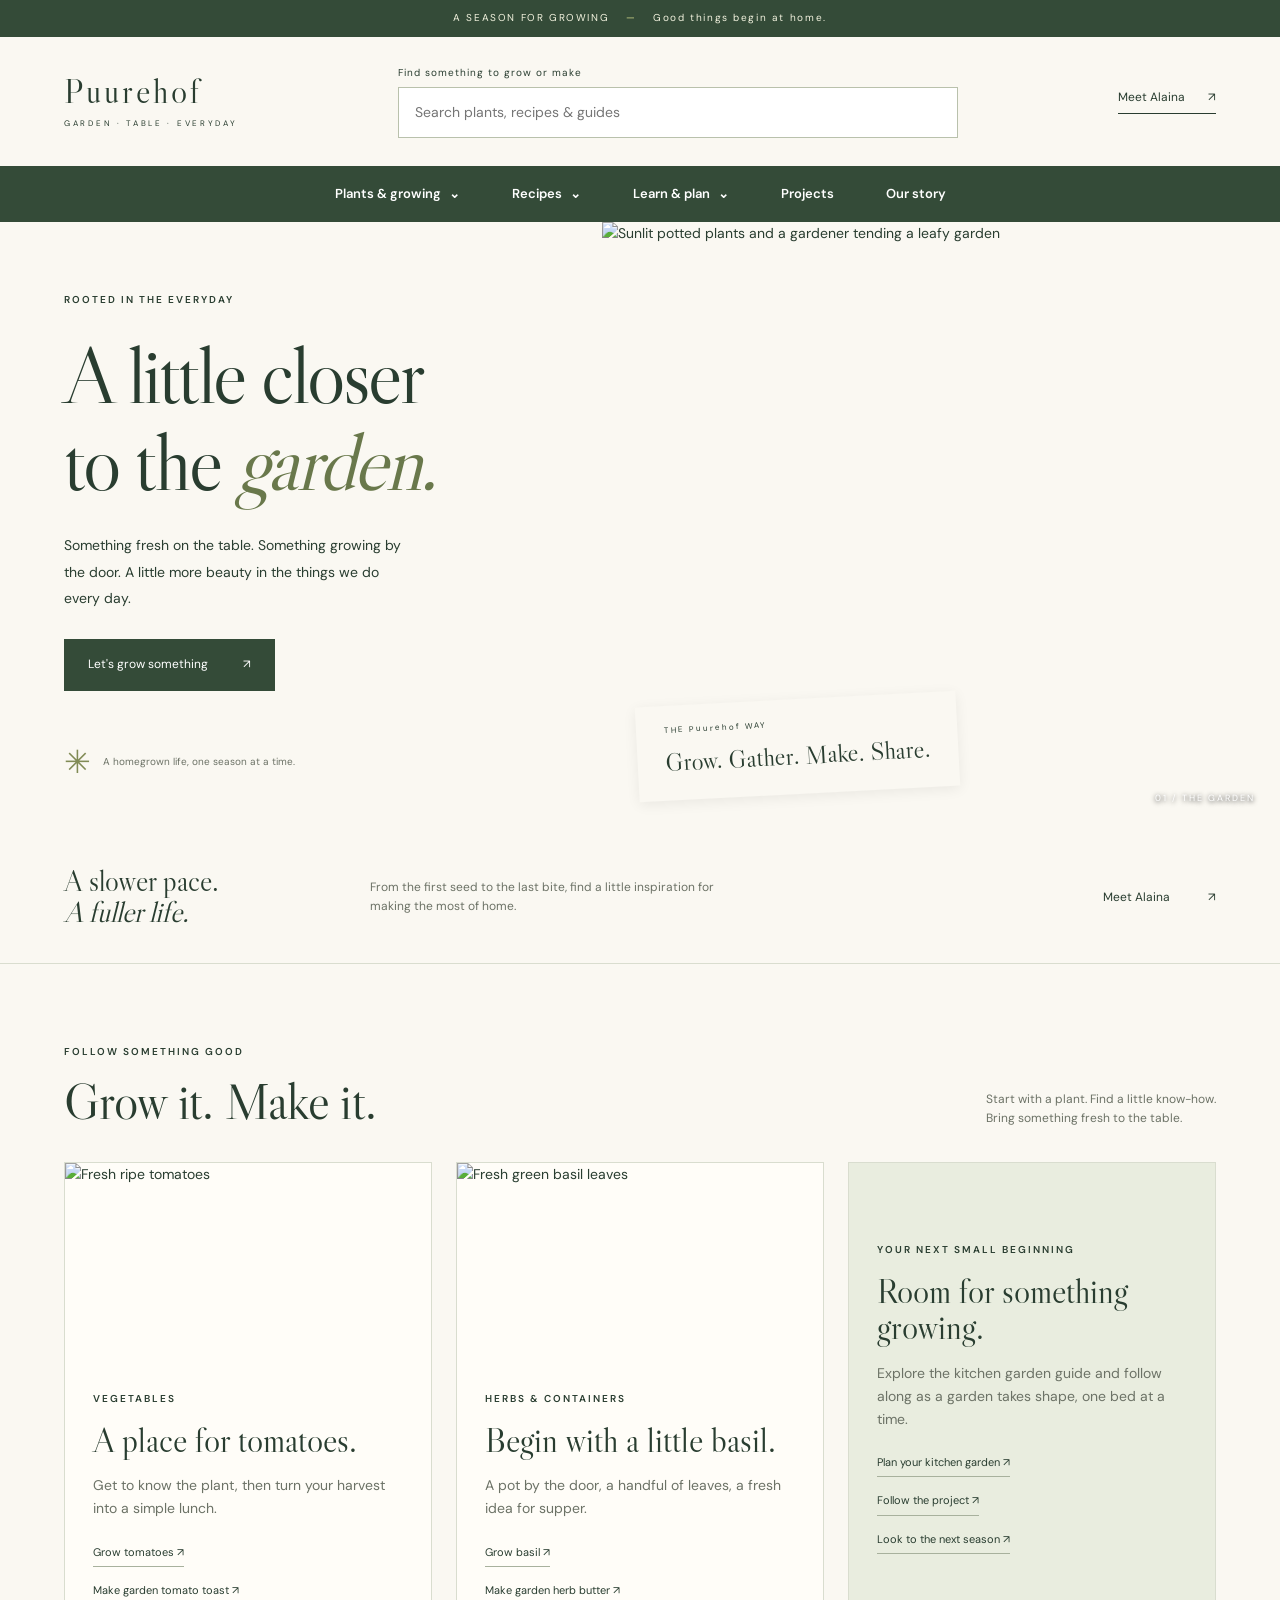
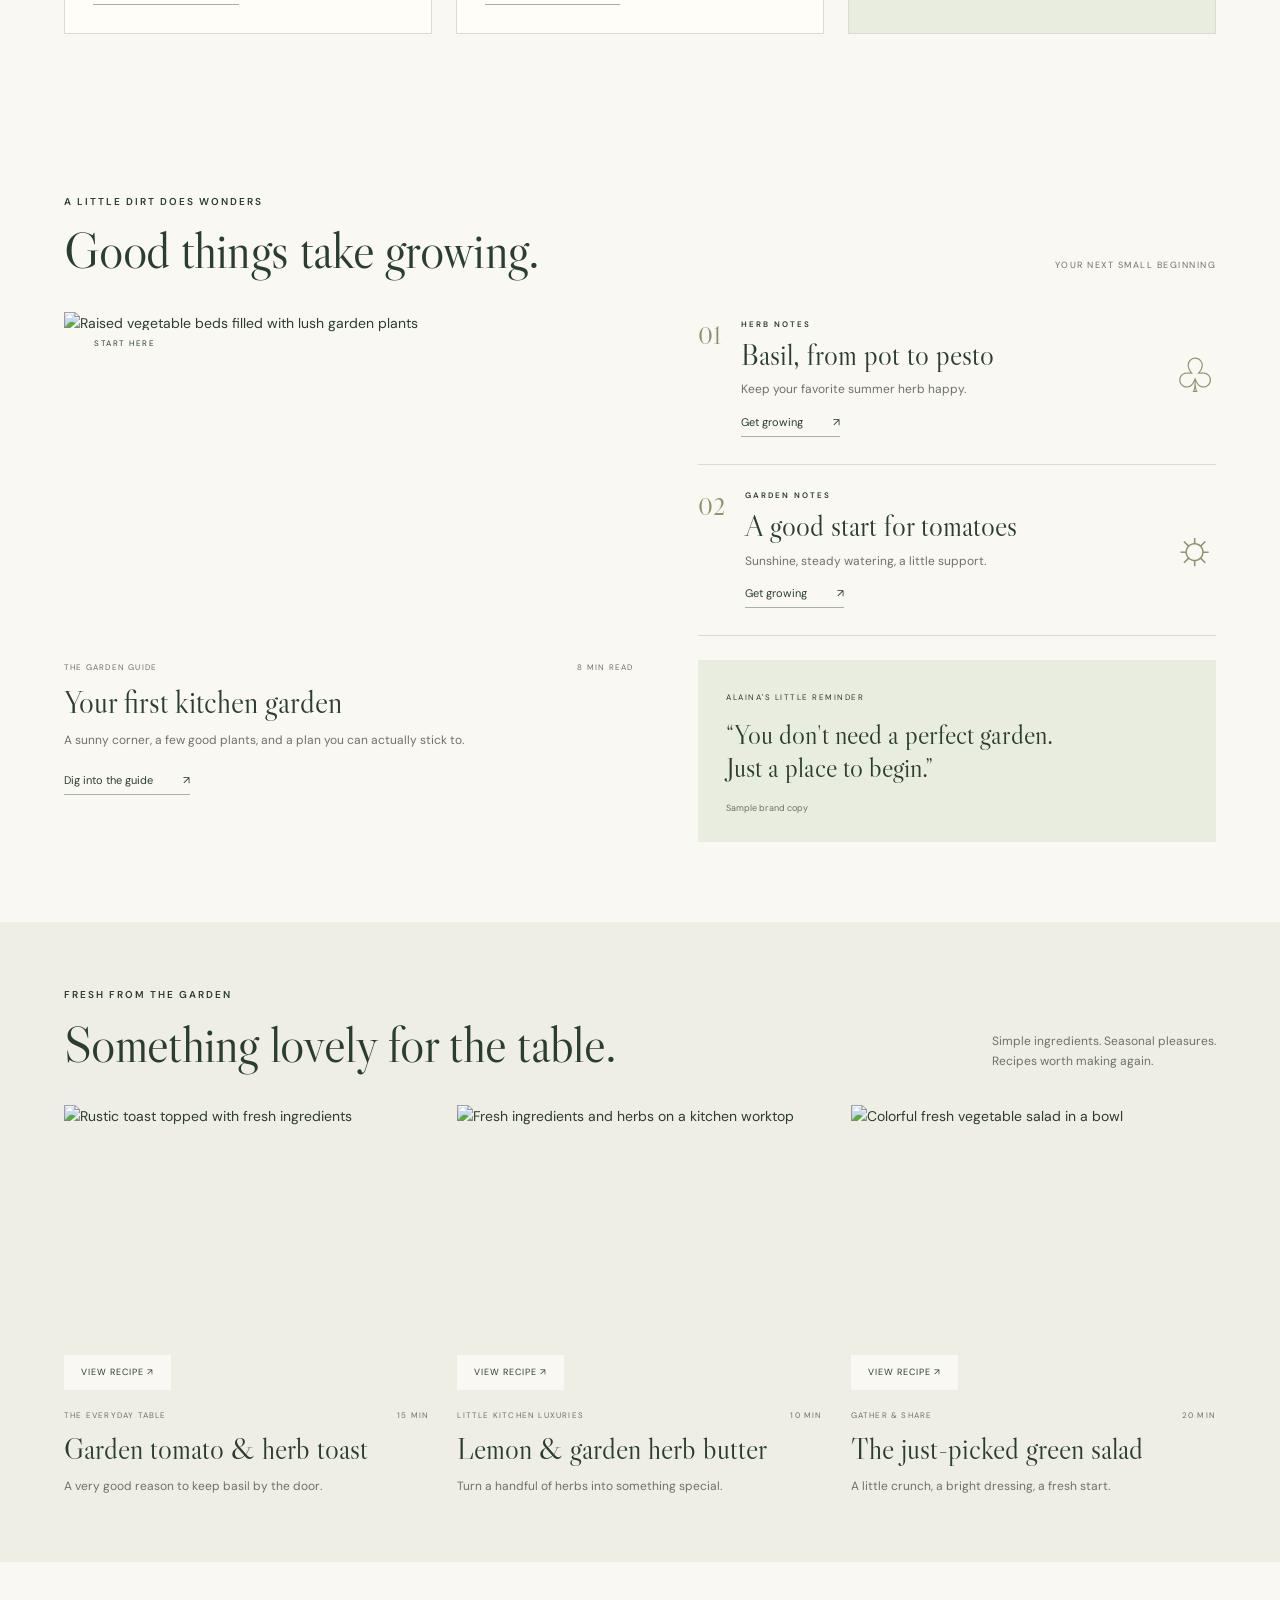
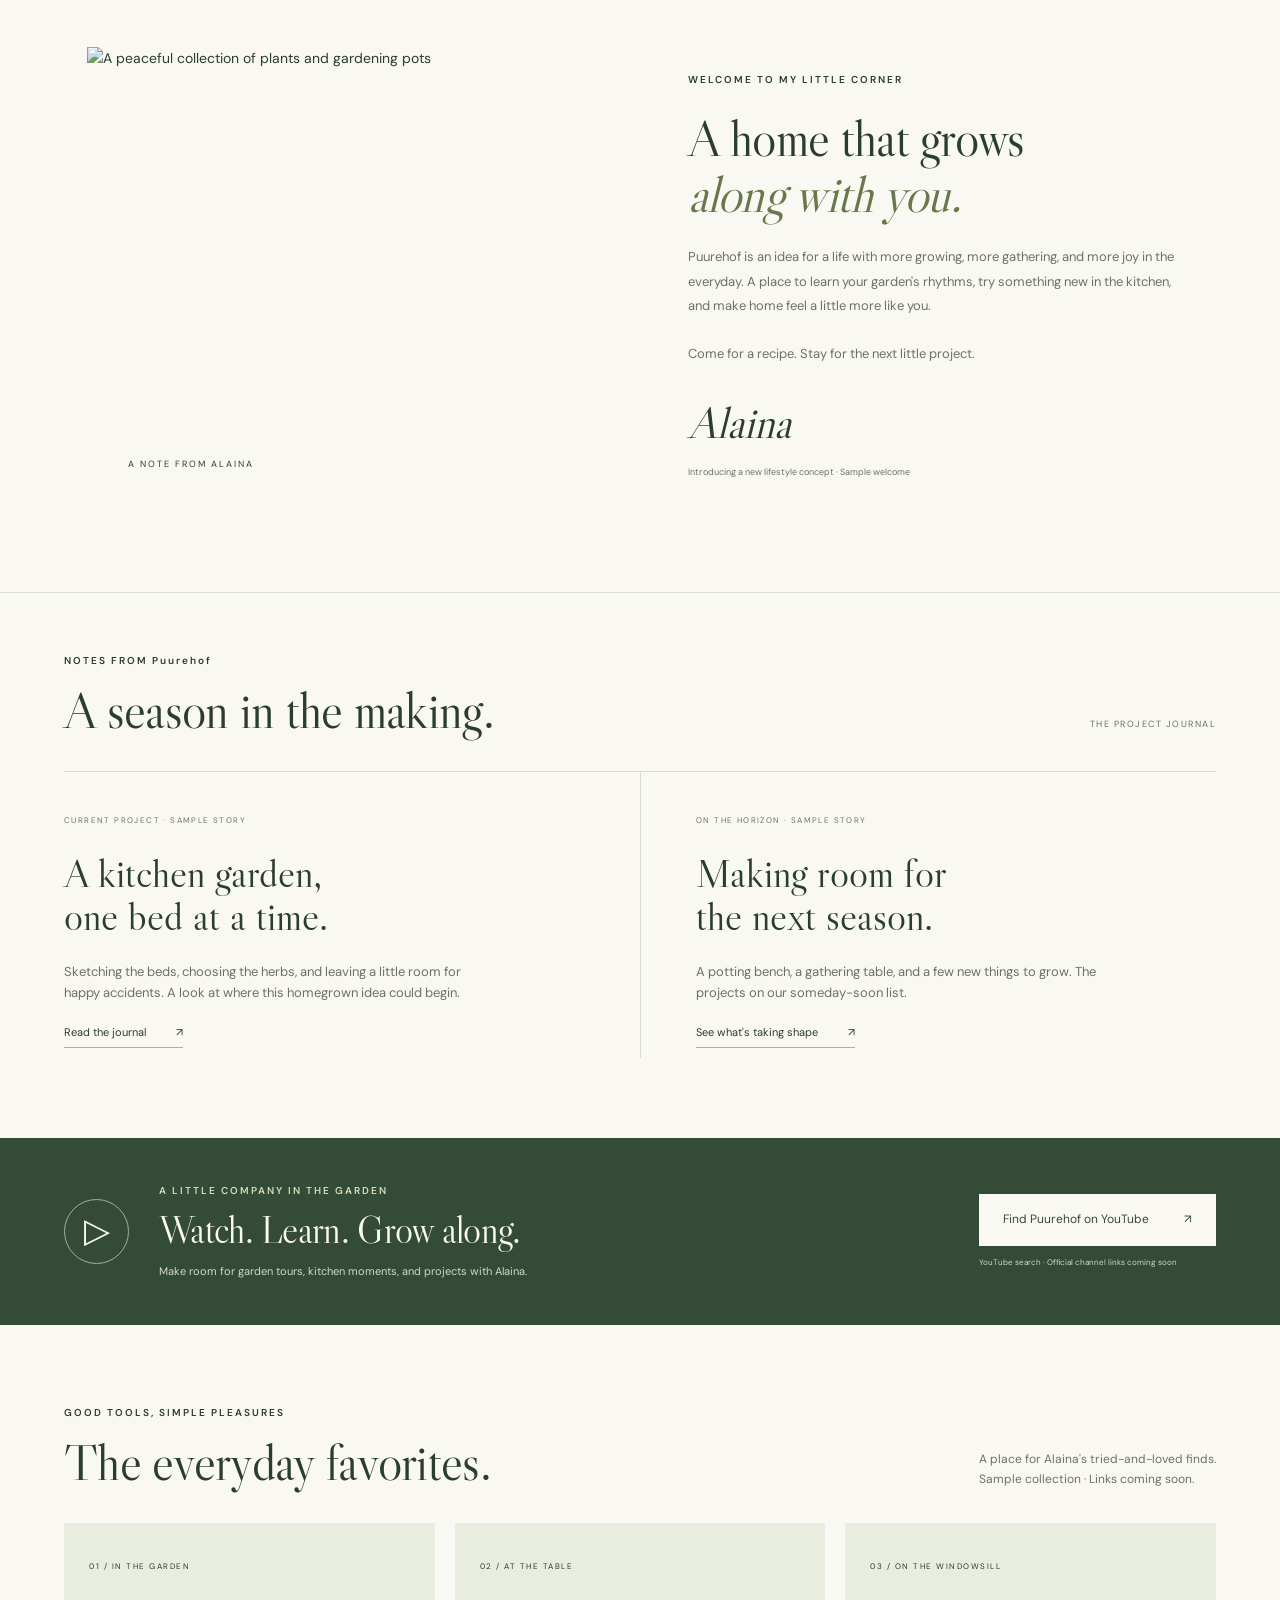
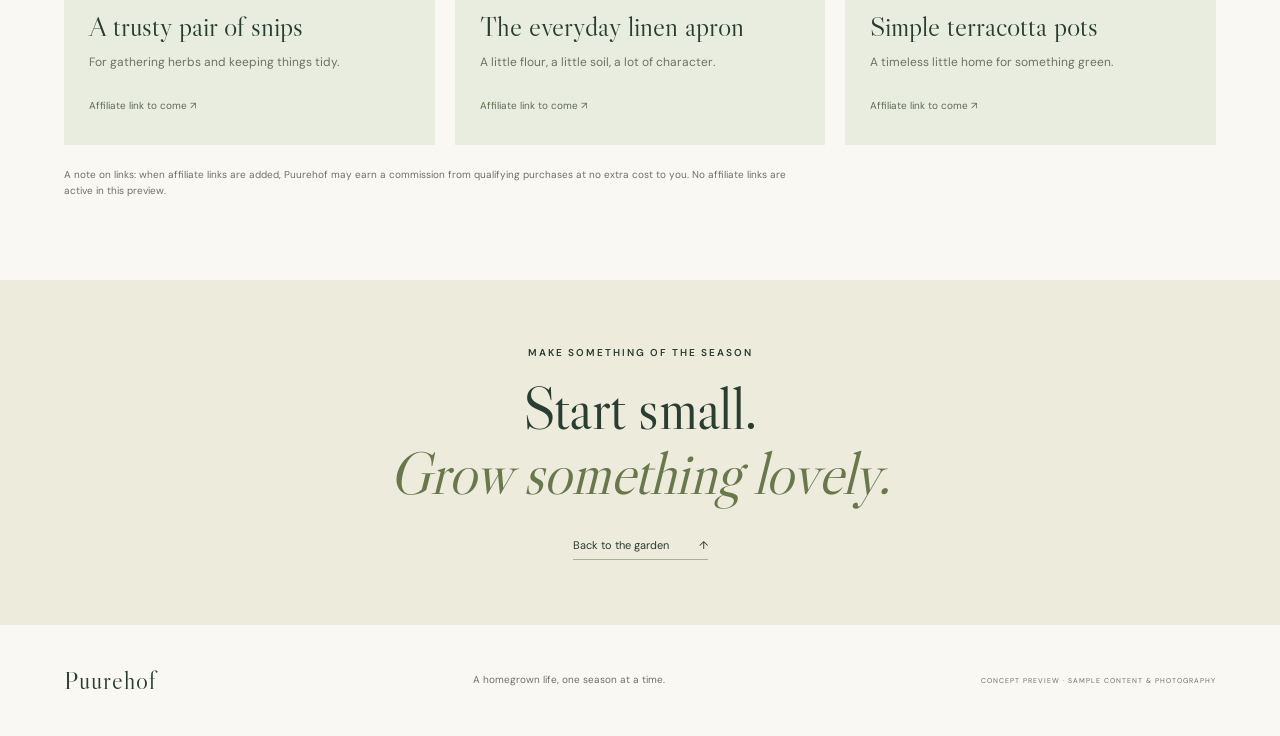
==== commit db99f8a8: "new nav and new recipes" ====
--- a/index.html
+++ b/index.html
@@ -6,9 +6,9 @@
     <meta name="theme-color" content="#344b38" />
     <meta
       name="description"
-      content="Puurehof haus: a garden-to-table lifestyle concept for Alaina. Seasonal recipes, growing guides, and everyday inspiration."
+      content="Puurehof: a garden-to-table lifestyle concept for Alaina. Seasonal recipes, growing guides, and everyday inspiration."
     />
-    <title>Puurehof haus — A little closer to the garden</title>
+    <title>Puurehof — A little closer to the garden</title>
     <link rel="preconnect" href="https://images.unsplash.com" />
     <link rel="stylesheet" href="css/Puurehof.css" />
     <script src="js/Puurehof.js" defer></script>
@@ -18,48 +18,19 @@
       A SEASON FOR GROWING <span>—</span> Good things begin at home.
     </div>
     <header class="header">
-      <a class="wordmark" href="#" aria-label="Puurehof Haus home"
-        >Puurehof<span>haus</span><small>GARDEN · TABLE · EVERYDAY</small></a
-      >
-      <button
-        class="menu-toggle"
-        aria-expanded="false"
-        aria-controls="navigation"
-      >
-        Menu <span>☰</span>
-      </button>
+      <div class="header-main">
+        <a class="wordmark" href="index.html" aria-label="Puurehof home">Puurehof<small>GARDEN · TABLE · EVERYDAY</small></a>
+        <div class="site-search"><label class="search-label" for="site-search">Find something to grow or make</label><input id="site-search" type="search" placeholder="Search plants, recipes &amp; guides" aria-controls="search-results" autocomplete="off" /><div id="search-results" class="search-results" hidden aria-live="polite"></div></div>
+        <a class="header-link" href="index.html#about">Meet Alaina <span>↗</span></a>
+        <button class="menu-toggle" aria-expanded="false" aria-controls="navigation">Menu <span aria-hidden="true">☰</span></button>
+      </div>
       <nav id="navigation" aria-label="Main navigation">
-        <details class="nav-dropdown">
-          <summary>Recipes <span aria-hidden="true">⌄</span></summary>
-          <div class="nav-submenu">
-            <a href="index.html#table">All recipes</a>
-            <a href="recipes/tomato-toast.html">Garden tomato &amp; herb toast</a>
-            <a href="recipes/herb-butter.html">Lemon &amp; garden herb butter</a>
-            <a href="recipes/green-salad.html">Just-picked green salad</a>
-          </div>
-        </details>
-        <details class="nav-dropdown">
-          <summary>Growing guides <span aria-hidden="true">⌄</span></summary>
-          <div class="nav-submenu">
-            <a href="index.html#garden">All growing guides</a>
-            <a href="plant-care/kitchen-garden.html">Your first kitchen garden</a>
-            <a href="plant-care/basil.html">Basil, from pot to pesto</a>
-            <a href="plant-care/tomatoes.html">A good start for tomatoes</a>
-          </div>
-        </details>
-        <details class="nav-dropdown">
-          <summary>Projects <span aria-hidden="true">⌄</span></summary>
-          <div class="nav-submenu">
-            <a href="index.html#journal">Project journal</a>
-            <a href="current-project.html"
-              >A kitchen garden, one bed at a time</a
-            >
-            <a href="upcoming-project.html">Making room for the next season</a>
-          </div>
-        </details>
-        <a href="index.html#favorites">Alaina's favorites</a>
+        <details class="nav-dropdown"><summary>Plants & growing <span aria-hidden="true">⌄</span></summary><div class="nav-submenu mega-menu"><div class="menu-column"><p>Explore plants</p><a href="plant-care/tomatoes.html">Tomatoes</a><a href="plant-care/basil.html">Basil & herbs</a></div><div class="menu-column"><p>Find your beginning</p><a href="plant-care/kitchen-garden.html">Start a kitchen garden</a><a href="plant-care/basil.html">Grow in a pot</a><a href="index.html#garden">All growing guides</a></div><div class="menu-column"><p>From garden to table</p><a href="recipes/tomato-toast.html">Put your tomatoes to work</a><a href="recipes/herb-butter.html">Make the most of fresh herbs</a></div></div></details>
+        <details class="nav-dropdown"><summary>Recipes <span aria-hidden="true">⌄</span></summary><div class="nav-submenu mega-menu"><div class="menu-column"><p>Fresh from the garden</p><a href="recipes/tomato-toast.html">Garden tomato & herb toast</a><a href="recipes/green-salad.html">Just-picked green salad</a></div><div class="menu-column"><p>Simple things to make</p><a href="recipes/herb-butter.html">Lemon & garden herb butter</a><a href="index.html#table">All recipes</a></div><div class="menu-column"><p>Grow your ingredients</p><a href="plant-care/tomatoes.html">Get started with tomatoes</a><a href="plant-care/basil.html">Care for your basil</a></div></div></details>
+        <details class="nav-dropdown"><summary>Learn & plan <span aria-hidden="true">⌄</span></summary><div class="nav-submenu mega-menu"><div class="menu-column"><p>Growing library</p><a href="plant-care/kitchen-garden.html">Your first kitchen garden</a><a href="plant-care/tomatoes.html">Tomato growing guide</a><a href="plant-care/basil.html">Basil growing guide</a></div><div class="menu-column"><p>Project journal</p><a href="current-project.html">A kitchen garden, one bed at a time</a><a href="upcoming-project.html">Plan the next season</a></div><div class="menu-column"><p>More inspiration</p><a href="index.html#watch">Watch & grow</a><a href="index.html#favorites">Alaina's favorites</a></div></div></details>
+        <a href="index.html#journal">Projects</a>
+        <a href="index.html#about">Our story</a>
       </nav>
-      <a class="header-link" href="#watch">Watch & grow <span>↗</span></a>
     </header>
     <main>
       <section class="hero" aria-labelledby="hero-title">
@@ -84,7 +55,7 @@
             fetchpriority="high"
           />
           <div class="photo-label">
-            THE Puurehof haus WAY<span>Grow. Gather. Make. Share.</span>
+            THE Puurehof WAY<span>Grow. Gather. Make. Share.</span>
           </div>
           <span class="image-number">01 / THE GARDEN</span>
         </div>
@@ -97,7 +68,14 @@
         </p>
         <a href="#about">Meet Alaina <span>↗</span></a>
       </div>
-      <section class="section" id="garden">
+      <section class="discovery section" aria-labelledby="discovery-title">
+      <div class="section-heading"><div><p class="eyebrow">FOLLOW SOMETHING GOOD</p><h2 id="discovery-title">Grow it. Make it.</h2></div><p>Start with a plant. Find a little know-how.<br />Bring something fresh to the table.</p></div>
+      <div class="discovery-grid">
+        <article class="discovery-card"><a href="plant-care/tomatoes.html"><img src="https://images.unsplash.com/photo-1546094096-0df4bcaaa337?auto=format&fit=crop&w=700&q=85" alt="Fresh ripe tomatoes" loading="lazy" /></a><div><p class="eyebrow">VEGETABLES</p><h3>A place for tomatoes.</h3><p>Get to know the plant, then turn your harvest into a simple lunch.</p><a class="text-link" href="plant-care/tomatoes.html">Grow tomatoes ↗</a><a class="text-link" href="recipes/tomato-toast.html">Make garden tomato toast ↗</a></div></article>
+        <article class="discovery-card"><a href="plant-care/basil.html"><img src="https://images.unsplash.com/photo-1618375569909-3c8616cf7733?auto=format&fit=crop&w=700&q=85" alt="Fresh green basil leaves" loading="lazy" /></a><div><p class="eyebrow">HERBS & CONTAINERS</p><h3>Begin with a little basil.</h3><p>A pot by the door, a handful of leaves, a fresh idea for supper.</p><a class="text-link" href="plant-care/basil.html">Grow basil ↗</a><a class="text-link" href="recipes/herb-butter.html">Make garden herb butter ↗</a></div></article>
+        <article class="discovery-card discovery-plan"><div><p class="eyebrow">YOUR NEXT SMALL BEGINNING</p><h3>Room for something growing.</h3><p>Explore the kitchen garden guide and follow along as a garden takes shape, one bed at a time.</p><a class="text-link" href="plant-care/kitchen-garden.html">Plan your kitchen garden ↗</a><a class="text-link" href="current-project.html">Follow the project ↗</a><a class="text-link" href="upcoming-project.html">Look to the next season ↗</a></div></article>
+      </div>
+    </section><section class="section" id="garden">
         <div class="section-heading">
           <div>
             <p class="eyebrow">A LITTLE DIRT DOES WONDERS</p>
@@ -234,7 +212,7 @@
           <p class="eyebrow">WELCOME TO MY LITTLE CORNER</p>
           <h2>A home that grows<br /><em>along with you.</em></h2>
           <p>
-            Puurehof Haus is an idea for a life with more growing, more gathering,
+            Puurehof is an idea for a life with more growing, more gathering,
             and more joy in the everyday. A place to learn your garden's
             rhythms, try something new in the kitchen, and make home feel a
             little more like you.
@@ -247,7 +225,7 @@
       <section class="section journal-section" id="journal">
         <div class="section-heading">
           <div>
-            <p class="eyebrow">NOTES FROM Puurehof HAUS</p>
+            <p class="eyebrow">NOTES FROM Puurehof</p>
             <h2>A season in the making.</h2>
           </div>
           <span class="section-note">THE PROJECT JOURNAL</span>
@@ -330,7 +308,7 @@
           </article>
         </div>
         <p class="disclosure">
-          A note on links: when affiliate links are added, Puurehof Haus may earn a
+          A note on links: when affiliate links are added, Puurehof may earn a
           commission from qualifying purchases at no extra cost to you. No
           affiliate links are active in this preview.
         </p>
@@ -344,7 +322,7 @@
       </section>
     </main>
     <footer>
-      <a class="footer-logo" href="#">Puurehof HAUS</a>
+      <a class="footer-logo" href="#">Puurehof</a>
       <p>A homegrown life, one season at a time.</p>
       <span>CONCEPT PREVIEW · SAMPLE CONTENT & PHOTOGRAPHY</span>
     </footer>
--- a/css/Puurehof.css
+++ b/css/Puurehof.css
@@ -1166,3 +1166,56 @@
     display: none;
   }
 }
+
+/* Catalog-inspired browsing, with Puurehof's garden-to-table palette. */
+.header { display: block; max-width: none; padding: 0; background: var(--paper); }
+.header-main { max-width: 1440px; margin: auto; padding: 28px 5%; display: flex; align-items: center; gap: 45px; }
+.header-main .wordmark { flex-shrink: 0; }
+.header-main .header-link { display: block; white-space: nowrap; }
+.site-search { position: relative; max-width: 560px; flex: 1; margin: 0 auto; }
+.search-label { display: block; font-size: 10px; letter-spacing: 1px; margin-bottom: 6px; }
+.site-search input { width: 100%; min-width: 0; border: 1px solid #b9c1ac; border-radius: 0; background: white; color: var(--ink); padding: 13px 16px; font: inherit; }
+.site-search input:focus-visible { outline: 3px solid #a57536; outline-offset: 2px; }
+.search-results { position: absolute; top: 100%; left: 0; right: 0; background: white; box-shadow: 0 12px 30px #293d3026; padding: 16px; border: 1px solid var(--line); z-index: 30; }
+.search-results a { display: block; padding: 10px; }
+.search-results a:hover { background: var(--sage); }
+.header nav { position: relative; display: flex; flex-direction: row; justify-content: center; align-items: stretch; width: 100%; gap: 0; padding: 0 5%; background: var(--green); color: white; font-size: 13px; }
+.header nav > a, .nav-dropdown summary { padding: 17px 26px; font-weight: 600; }
+.header nav > a:hover, .nav-dropdown[open] summary { color: var(--ink); background: var(--accent); }
+.nav-dropdown { position: static; }
+.mega-menu { top: 100%; left: 5%; right: 5%; width: auto; max-width: 1296px; margin: auto; padding: 30px; color: var(--ink); display: grid; grid-template-columns: repeat(3, 1fr); gap: 30px; background: var(--paper); }
+.menu-column > p { font-size: 11px; font-weight: 700; text-transform: uppercase; letter-spacing: 1.4px; border-bottom: 1px solid var(--line); padding: 0 12px 12px; margin-bottom: 6px; }
+.menu-column:last-child { background: var(--sage); padding: 16px; }
+.discovery-grid { display: grid; grid-template-columns: repeat(3, minmax(0, 1fr)); gap: 24px; }
+.discovery-card { border: 1px solid var(--line); background: #fffdf8; }
+.discovery-card > a { display: block; height: 200px; overflow: hidden; }
+.discovery-card img { transition: transform .25s; }
+.discovery-card > a:hover img { transform: scale(1.04); }
+.discovery-card > div { padding: 28px; }
+.discovery-card .eyebrow { margin-bottom: 14px; }
+.discovery-card h3 { font-size: 34px; margin-bottom: 16px; }
+.discovery-card p:not(.eyebrow) { color: var(--muted); margin-bottom: 22px; }
+.discovery-card .text-link { display: table; margin-top: 14px; }
+.discovery-plan { background: var(--sage); display: flex; align-items: center; }
+@media (max-width: 900px) {
+  .header-main { gap: 24px; }
+  .header-main .header-link { display: none; }
+  .header nav > a, .nav-dropdown summary { padding: 16px; }
+  .discovery-grid { gap: 14px; }
+  .discovery-card > div { padding: 20px; }
+}
+@media (max-width: 700px) {
+  .header-main { padding: 22px 6%; flex-wrap: wrap; justify-content: space-between; gap: 22px; }
+  .site-search { order: 3; flex-basis: 100%; max-width: none; }
+  .header nav { display: none; flex-direction: column; padding: 0 6% 16px; }
+  .header nav.is-open { display: flex; }
+  .nav-dropdown { border-color: #ffffff38; }
+  .nav-dropdown summary { padding: 15px 0; }
+  .header nav > a { border-color: #ffffff38; padding: 15px 0; }
+  .mega-menu { position: static; display: grid; grid-template-columns: 1fr; padding: 20px; gap: 24px; }
+  .header nav .nav-submenu a { color: var(--ink); }
+  .discovery-grid { grid-template-columns: 1fr; gap: 24px; }
+  .discovery-card > a { height: 240px; }
+}
+@media (prefers-reduced-motion: reduce) { .discovery-card img { transition: none; } }
+@media print { .header { display: none; } }
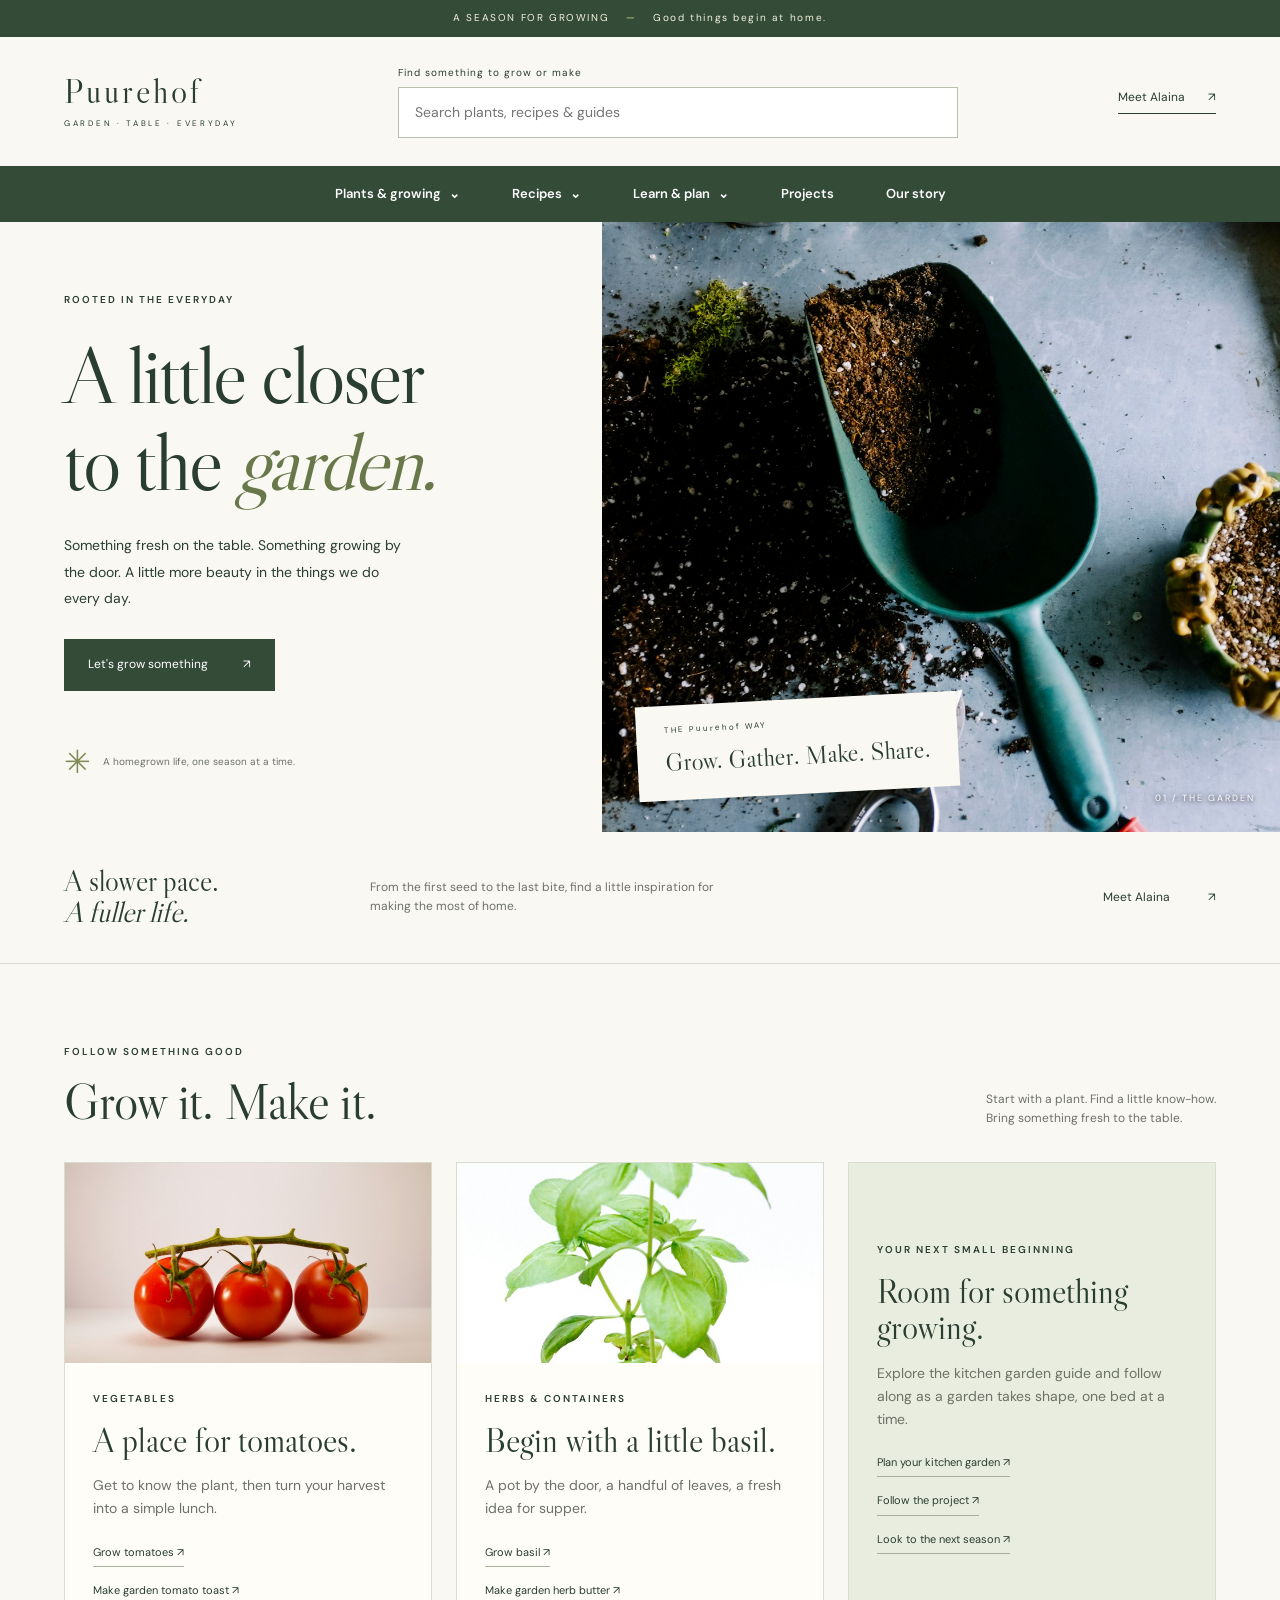
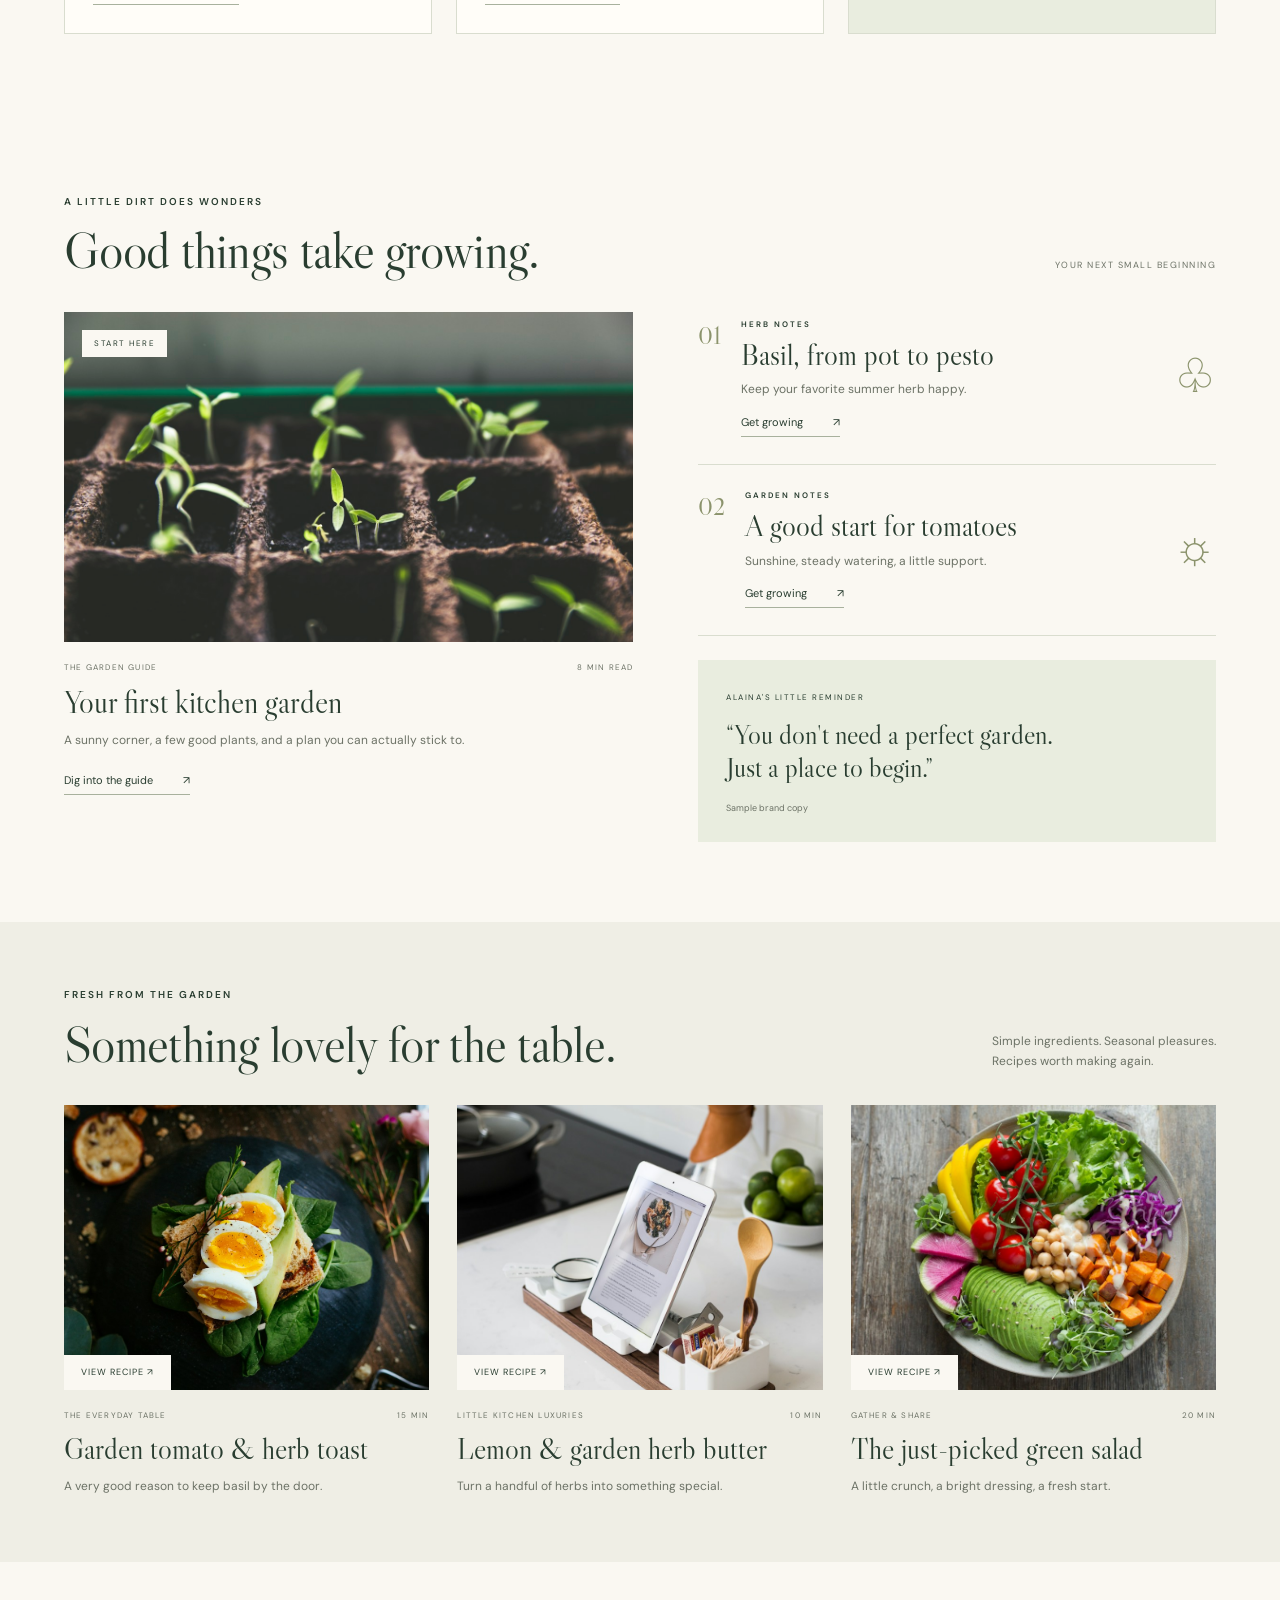
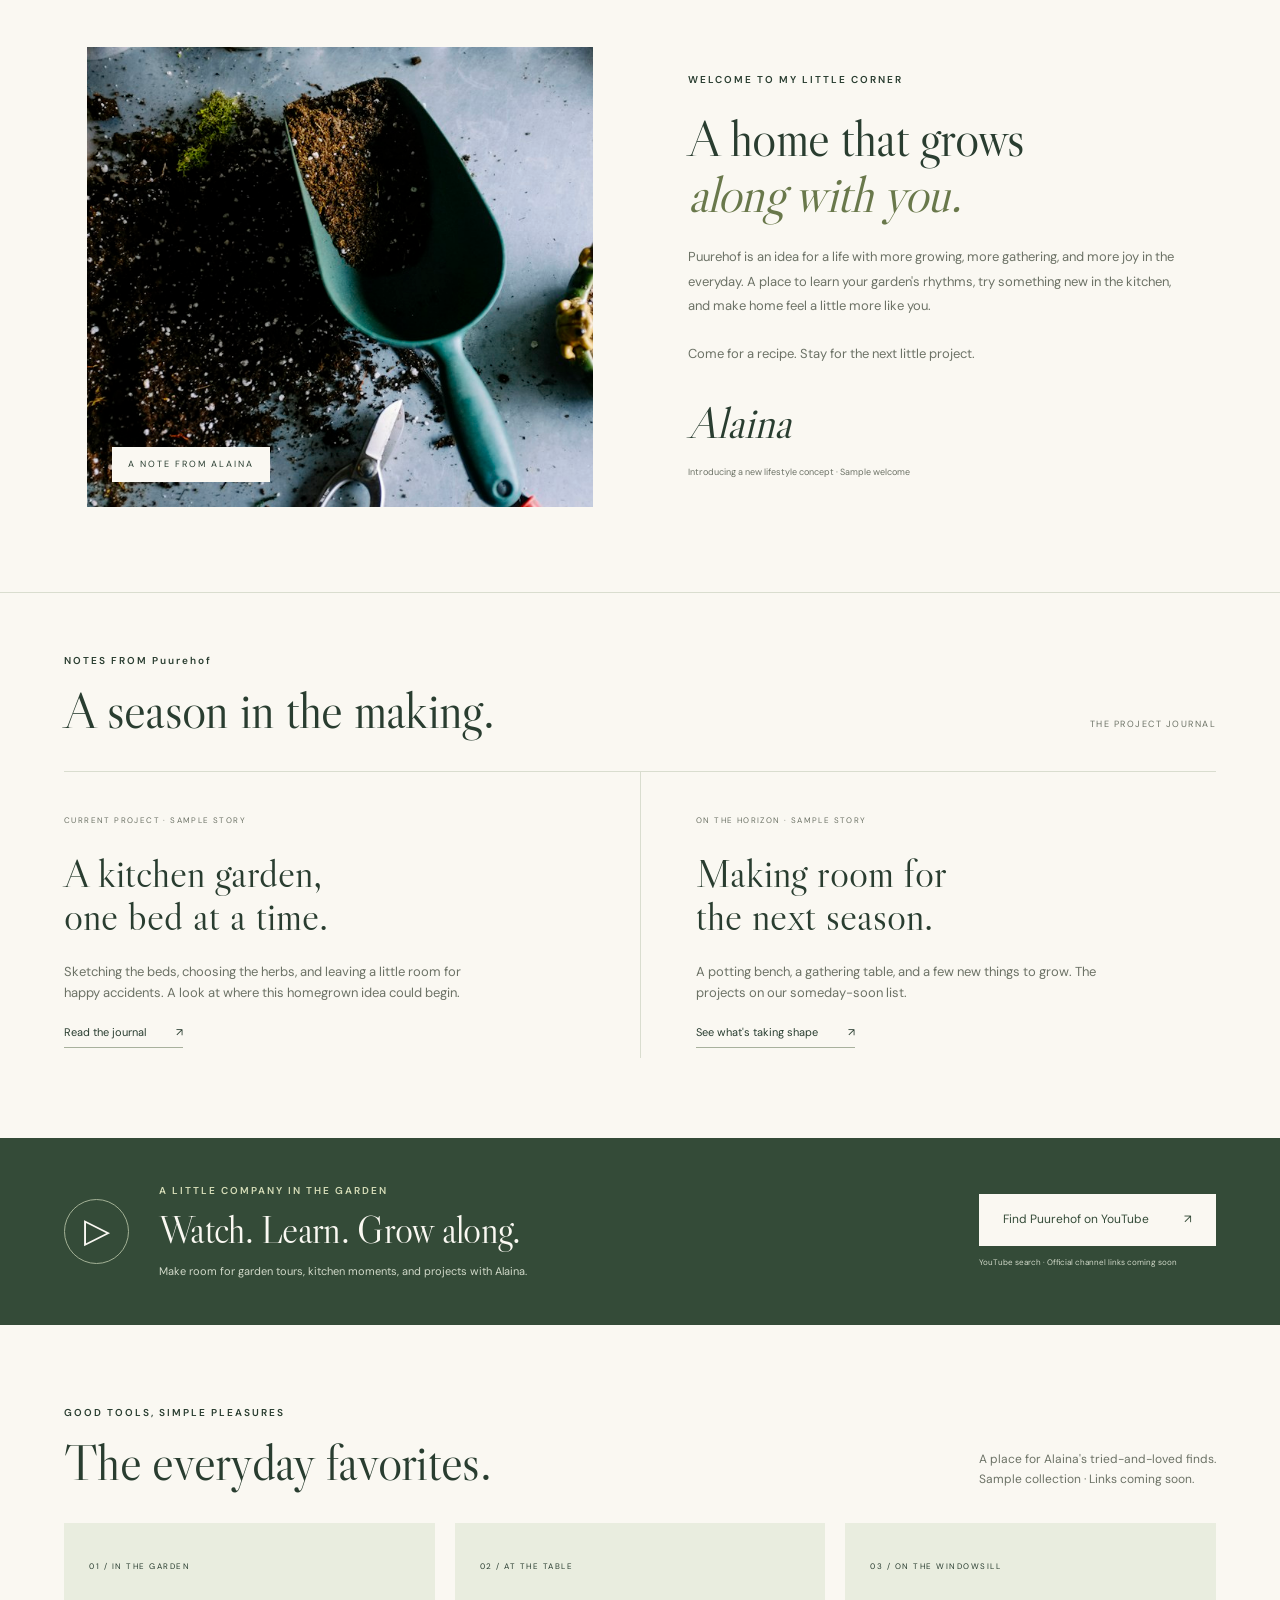
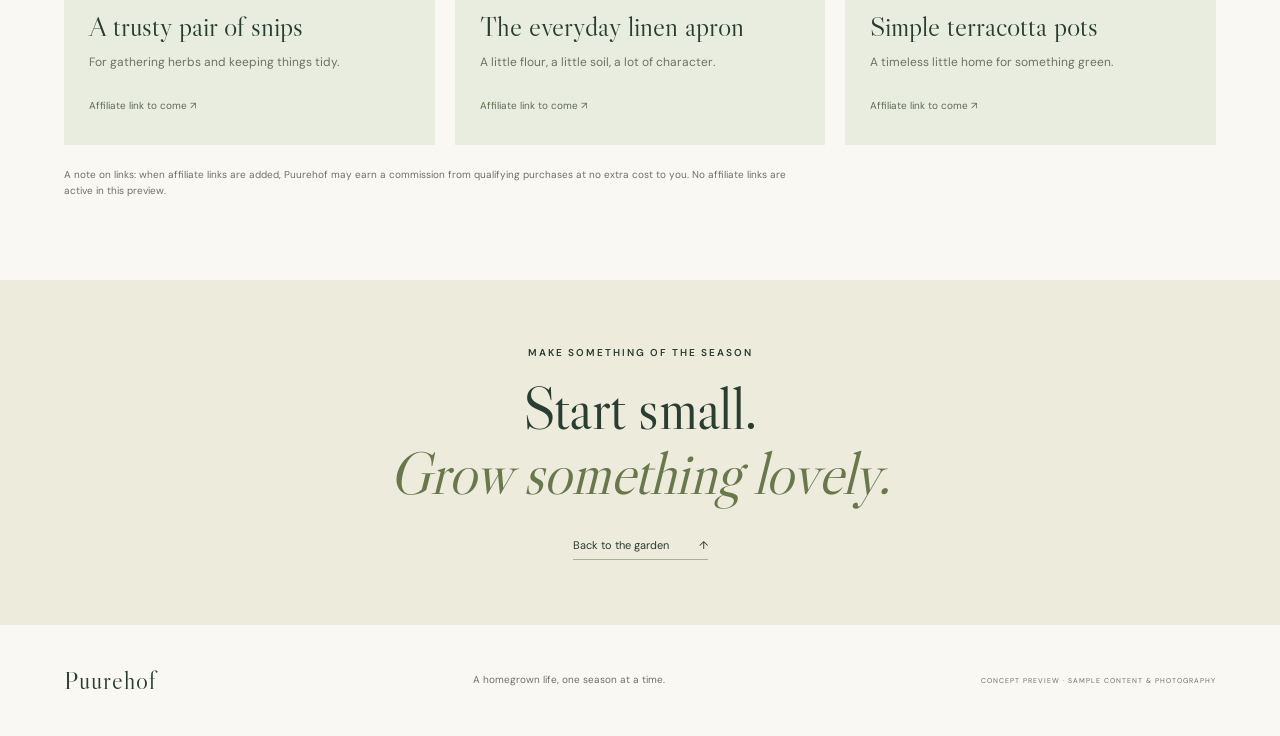
==== commit 240ee0a1: "cleanup, lots of cleanup" ====
--- a/index.html
+++ b/index.html
@@ -9,73 +9,284 @@
       content="Puurehof: a garden-to-table lifestyle concept for Alaina. Seasonal recipes, growing guides, and everyday inspiration."
     />
     <title>Puurehof — A little closer to the garden</title>
-    <link rel="preconnect" href="https://images.unsplash.com" />
     <link rel="stylesheet" href="css/Puurehof.css" />
     <script src="js/Puurehof.js" defer></script>
   </head>
   <body>
+    <!-- Announcement: the short seasonal message at the top of the page. -->
     <div class="announcement">
-      A SEASON FOR GROWING <span>—</span> Good things begin at home.
+      A SEASON FOR GROWING
+      <span>—</span>
+      Good things begin at home.
     </div>
+    <!-- Site header: the logo, search field, mobile menu button, and navigation. -->
     <header class="header">
       <div class="header-main">
-        <a class="wordmark" href="index.html" aria-label="Puurehof home">Puurehof<small>GARDEN · TABLE · EVERYDAY</small></a>
-        <div class="site-search"><label class="search-label" for="site-search">Find something to grow or make</label><input id="site-search" type="search" placeholder="Search plants, recipes &amp; guides" aria-controls="search-results" autocomplete="off" /><div id="search-results" class="search-results" hidden aria-live="polite"></div></div>
-        <a class="header-link" href="index.html#about">Meet Alaina <span>↗</span></a>
-        <button class="menu-toggle" aria-expanded="false" aria-controls="navigation">Menu <span aria-hidden="true">☰</span></button>
+        <a class="wordmark" href="index.html" aria-label="Puurehof home">
+          Puurehof
+          <small>GARDEN · TABLE · EVERYDAY</small>
+        </a>
+        <div class="site-search">
+          <label class="search-label" for="site-search">
+            Find something to grow or make
+          </label>
+          <input
+            id="site-search"
+            type="search"
+            placeholder="Search plants, recipes &amp; guides"
+            aria-controls="search-results"
+            autocomplete="off"
+          />
+          <div
+            id="search-results"
+            class="search-results"
+            hidden
+            aria-live="polite"
+          ></div>
+        </div>
+        <a class="header-link" href="index.html#about">
+          Meet Alaina
+          <span>↗</span>
+        </a>
+        <button
+          class="menu-toggle"
+          aria-expanded="false"
+          aria-controls="navigation"
+        >
+          Menu
+          <span aria-hidden="true">☰</span>
+        </button>
       </div>
+      <!-- Main navigation: three dropdowns, followed by direct links. -->
       <nav id="navigation" aria-label="Main navigation">
-        <details class="nav-dropdown"><summary>Plants & growing <span aria-hidden="true">⌄</span></summary><div class="nav-submenu mega-menu"><div class="menu-column"><p>Explore plants</p><a href="plant-care/tomatoes.html">Tomatoes</a><a href="plant-care/basil.html">Basil & herbs</a></div><div class="menu-column"><p>Find your beginning</p><a href="plant-care/kitchen-garden.html">Start a kitchen garden</a><a href="plant-care/basil.html">Grow in a pot</a><a href="index.html#garden">All growing guides</a></div><div class="menu-column"><p>From garden to table</p><a href="recipes/tomato-toast.html">Put your tomatoes to work</a><a href="recipes/herb-butter.html">Make the most of fresh herbs</a></div></div></details>
-        <details class="nav-dropdown"><summary>Recipes <span aria-hidden="true">⌄</span></summary><div class="nav-submenu mega-menu"><div class="menu-column"><p>Fresh from the garden</p><a href="recipes/tomato-toast.html">Garden tomato & herb toast</a><a href="recipes/green-salad.html">Just-picked green salad</a></div><div class="menu-column"><p>Simple things to make</p><a href="recipes/herb-butter.html">Lemon & garden herb butter</a><a href="index.html#table">All recipes</a></div><div class="menu-column"><p>Grow your ingredients</p><a href="plant-care/tomatoes.html">Get started with tomatoes</a><a href="plant-care/basil.html">Care for your basil</a></div></div></details>
-        <details class="nav-dropdown"><summary>Learn & plan <span aria-hidden="true">⌄</span></summary><div class="nav-submenu mega-menu"><div class="menu-column"><p>Growing library</p><a href="plant-care/kitchen-garden.html">Your first kitchen garden</a><a href="plant-care/tomatoes.html">Tomato growing guide</a><a href="plant-care/basil.html">Basil growing guide</a></div><div class="menu-column"><p>Project journal</p><a href="current-project.html">A kitchen garden, one bed at a time</a><a href="upcoming-project.html">Plan the next season</a></div><div class="menu-column"><p>More inspiration</p><a href="index.html#watch">Watch & grow</a><a href="index.html#favorites">Alaina's favorites</a></div></div></details>
+        <!-- Dropdown: Plants & growing -->
+        <details class="nav-dropdown">
+          <summary>
+            Plants & growing
+            <span aria-hidden="true">⌄</span>
+          </summary>
+          <div class="nav-submenu mega-menu">
+            <div class="menu-column">
+              <p>Explore plants</p>
+              <a href="plant-care/tomatoes.html">Tomatoes</a>
+              <a href="plant-care/basil.html">Basil & herbs</a>
+            </div>
+
+            <div class="menu-column">
+              <p>Find your beginning</p>
+              <a href="plant-care/kitchen-garden.html">
+                Start a kitchen garden
+              </a>
+              <a href="plant-care/basil.html">Grow in a pot</a>
+              <a href="index.html#garden">All growing guides</a>
+            </div>
+
+            <div class="menu-column">
+              <p>From garden to table</p>
+              <a href="recipes/tomato-toast.html">Put your tomatoes to work</a>
+              <a href="recipes/herb-butter.html">
+                Make the most of fresh herbs
+              </a>
+            </div>
+          </div>
+        </details>
+        <!-- Dropdown: Recipes -->
+        <details class="nav-dropdown">
+          <summary>
+            Recipes
+            <span aria-hidden="true">⌄</span>
+          </summary>
+          <div class="nav-submenu mega-menu">
+            <div class="menu-column">
+              <p>Fresh from the garden</p>
+              <a href="recipes/tomato-toast.html">Garden tomato & herb toast</a>
+              <a href="recipes/green-salad.html">Just-picked green salad</a>
+            </div>
+
+            <div class="menu-column">
+              <p>Simple things to make</p>
+              <a href="recipes/herb-butter.html">Lemon & garden herb butter</a>
+              <a href="index.html#table">All recipes</a>
+            </div>
+
+            <div class="menu-column">
+              <p>Grow your ingredients</p>
+              <a href="plant-care/tomatoes.html">Get started with tomatoes</a>
+              <a href="plant-care/basil.html">Care for your basil</a>
+            </div>
+          </div>
+        </details>
+        <!-- Dropdown: Learn & plan -->
+        <details class="nav-dropdown">
+          <summary>
+            Learn & plan
+            <span aria-hidden="true">⌄</span>
+          </summary>
+          <div class="nav-submenu mega-menu">
+            <div class="menu-column">
+              <p>Growing library</p>
+              <a href="plant-care/kitchen-garden.html">
+                Your first kitchen garden
+              </a>
+              <a href="plant-care/tomatoes.html">Tomato growing guide</a>
+              <a href="plant-care/basil.html">Basil growing guide</a>
+            </div>
+
+            <div class="menu-column">
+              <p>Project journal</p>
+              <a href="current-project.html">
+                A kitchen garden, one bed at a time
+              </a>
+              <a href="upcoming-project.html">Plan the next season</a>
+            </div>
+
+            <div class="menu-column">
+              <p>More inspiration</p>
+              <a href="index.html#watch">Watch & grow</a>
+              <a href="index.html#favorites">Alaina's favorites</a>
+            </div>
+          </div>
+        </details>
+
+        <!-- Direct navigation links -->
         <a href="index.html#journal">Projects</a>
         <a href="index.html#about">Our story</a>
       </nav>
     </header>
+    <!-- Main content: the homepage sections begin here. -->
     <main>
+      <!-- Welcome: the main headline, garden photo, and button to the growing guides. -->
       <section class="hero" aria-labelledby="hero-title">
         <div class="hero-copy">
           <p class="eyebrow">ROOTED IN THE EVERYDAY</p>
-          <h1 id="hero-title">A little closer<br />to the <em>garden.</em></h1>
+          <h1 id="hero-title">
+            A little closer
+            <br />
+            to the
+            <em>garden.</em>
+          </h1>
           <p>
             Something fresh on the table. Something growing by the door. A
             little more beauty in the things we do every day.
           </p>
-          <a class="button" href="#garden"
-            >Let's grow something <span>↗</span></a
-          >
+          <a class="button" href="#garden">
+            Let's grow something
+            <span>↗</span>
+          </a>
           <div class="hero-note">
-            <span class="sun">✳</span> A homegrown life, one season at a time.
+            <span class="sun">✳</span>
+            A homegrown life, one season at a time.
           </div>
         </div>
         <div class="hero-photo">
           <img
-            src="https://images.unsplash.com/photo-1416879595882-3373a0480b5b?auto=format&fit=crop&w=1600&q=85"
+            src="img/site/garden-hero.jpg"
             alt="Sunlit potted plants and a gardener tending a leafy garden"
             fetchpriority="high"
           />
           <div class="photo-label">
-            THE Puurehof WAY<span>Grow. Gather. Make. Share.</span>
+            THE Puurehof WAY
+            <span>Grow. Gather. Make. Share.</span>
           </div>
           <span class="image-number">01 / THE GARDEN</span>
         </div>
       </section>
+      <!-- Seasonal introduction: a short message and a link to meet Alaina. -->
       <div class="season-strip">
-        <span>A slower pace.<br /><em>A fuller life.</em></span>
+        <span>
+          A slower pace.
+          <br />
+          <em>A fuller life.</em>
+        </span>
         <p>
           From the first seed to the last bite, find a little inspiration for
           making the most of home.
         </p>
-        <a href="#about">Meet Alaina <span>↗</span></a>
+        <a href="#about">
+          Meet Alaina
+          <span>↗</span>
+        </a>
       </div>
+      <!-- Discover: cards connecting plants with recipes and garden projects. -->
       <section class="discovery section" aria-labelledby="discovery-title">
-      <div class="section-heading"><div><p class="eyebrow">FOLLOW SOMETHING GOOD</p><h2 id="discovery-title">Grow it. Make it.</h2></div><p>Start with a plant. Find a little know-how.<br />Bring something fresh to the table.</p></div>
-      <div class="discovery-grid">
-        <article class="discovery-card"><a href="plant-care/tomatoes.html"><img src="https://images.unsplash.com/photo-1546094096-0df4bcaaa337?auto=format&fit=crop&w=700&q=85" alt="Fresh ripe tomatoes" loading="lazy" /></a><div><p class="eyebrow">VEGETABLES</p><h3>A place for tomatoes.</h3><p>Get to know the plant, then turn your harvest into a simple lunch.</p><a class="text-link" href="plant-care/tomatoes.html">Grow tomatoes ↗</a><a class="text-link" href="recipes/tomato-toast.html">Make garden tomato toast ↗</a></div></article>
-        <article class="discovery-card"><a href="plant-care/basil.html"><img src="https://images.unsplash.com/photo-1618375569909-3c8616cf7733?auto=format&fit=crop&w=700&q=85" alt="Fresh green basil leaves" loading="lazy" /></a><div><p class="eyebrow">HERBS & CONTAINERS</p><h3>Begin with a little basil.</h3><p>A pot by the door, a handful of leaves, a fresh idea for supper.</p><a class="text-link" href="plant-care/basil.html">Grow basil ↗</a><a class="text-link" href="recipes/herb-butter.html">Make garden herb butter ↗</a></div></article>
-        <article class="discovery-card discovery-plan"><div><p class="eyebrow">YOUR NEXT SMALL BEGINNING</p><h3>Room for something growing.</h3><p>Explore the kitchen garden guide and follow along as a garden takes shape, one bed at a time.</p><a class="text-link" href="plant-care/kitchen-garden.html">Plan your kitchen garden ↗</a><a class="text-link" href="current-project.html">Follow the project ↗</a><a class="text-link" href="upcoming-project.html">Look to the next season ↗</a></div></article>
-      </div>
-    </section><section class="section" id="garden">
+        <div class="section-heading">
+          <div>
+            <p class="eyebrow">FOLLOW SOMETHING GOOD</p>
+            <h2 id="discovery-title">Grow it. Make it.</h2>
+          </div>
+          <p>
+            Start with a plant. Find a little know-how.
+            <br />
+            Bring something fresh to the table.
+          </p>
+        </div>
+        <div class="discovery-grid">
+          <article class="discovery-card">
+            <a href="plant-care/tomatoes.html">
+              <img
+                src="img/plants/tomatoes.jpg"
+                alt="Fresh ripe tomatoes"
+                loading="lazy"
+              />
+            </a>
+            <div>
+              <p class="eyebrow">VEGETABLES</p>
+              <h3>A place for tomatoes.</h3>
+              <p>
+                Get to know the plant, then turn your harvest into a simple
+                lunch.
+              </p>
+              <a class="text-link" href="plant-care/tomatoes.html">
+                Grow tomatoes ↗
+              </a>
+              <a class="text-link" href="recipes/tomato-toast.html">
+                Make garden tomato toast ↗
+              </a>
+            </div>
+          </article>
+          <article class="discovery-card">
+            <a href="plant-care/basil.html">
+              <img
+                src="img/plants/basil.jpg"
+                alt="Fresh green basil leaves"
+                loading="lazy"
+              />
+            </a>
+            <div>
+              <p class="eyebrow">HERBS & CONTAINERS</p>
+              <h3>Begin with a little basil.</h3>
+              <p>
+                A pot by the door, a handful of leaves, a fresh idea for supper.
+              </p>
+              <a class="text-link" href="plant-care/basil.html">Grow basil ↗</a>
+              <a class="text-link" href="recipes/herb-butter.html">
+                Make garden herb butter ↗
+              </a>
+            </div>
+          </article>
+          <article class="discovery-card discovery-plan">
+            <div>
+              <p class="eyebrow">YOUR NEXT SMALL BEGINNING</p>
+              <h3>Room for something growing.</h3>
+              <p>
+                Explore the kitchen garden guide and follow along as a garden
+                takes shape, one bed at a time.
+              </p>
+              <a class="text-link" href="plant-care/kitchen-garden.html">
+                Plan your kitchen garden ↗
+              </a>
+              <a class="text-link" href="current-project.html">
+                Follow the project ↗
+              </a>
+              <a class="text-link" href="upcoming-project.html">
+                Look to the next season ↗
+              </a>
+            </div>
+          </article>
+        </div>
+      </section>
+      <!-- Growing guides: featured plants and links to their care instructions. -->
+      <section class="section" id="garden">
         <div class="section-heading">
           <div>
             <p class="eyebrow">A LITTLE DIRT DOES WONDERS</p>
@@ -87,22 +298,25 @@
           <article class="feature-card">
             <div class="image-wrap">
               <img
-                src="https://images.unsplash.com/photo-1466692476868-aef1dfb1e735?auto=format&fit=crop&w=1200&q=85"
+                src="img/plants/kitchen-garden.jpg"
                 alt="Raised vegetable beds filled with lush garden plants"
                 loading="lazy"
-              /><span class="tag">START HERE</span>
+              />
+              <span class="tag">START HERE</span>
             </div>
             <div class="card-meta">
-              THE GARDEN GUIDE <span>8 MIN READ</span>
+              THE GARDEN GUIDE
+              <span>8 MIN READ</span>
             </div>
             <h3>Your first kitchen garden</h3>
             <p>
               A sunny corner, a few good plants, and a plan you can actually
               stick to.
             </p>
-            <a class="text-link" href="plant-care/kitchen-garden.html"
-              >Dig into the guide <span>↗</span></a
-            >
+            <a class="text-link" href="plant-care/kitchen-garden.html">
+              Dig into the guide
+              <span>↗</span>
+            </a>
           </article>
           <div class="small-guides">
             <article class="guide-row">
@@ -111,9 +325,10 @@
                 <p class="eyebrow">HERB NOTES</p>
                 <h3>Basil, from pot to pesto</h3>
                 <p>Keep your favorite summer herb happy.</p>
-                <a class="text-link" href="plant-care/basil.html"
-                  >Get growing <span>↗</span></a
-                >
+                <a class="text-link" href="plant-care/basil.html">
+                  Get growing
+                  <span>↗</span>
+                </a>
               </div>
               <span class="plant-icon" aria-hidden="true">♧</span>
             </article>
@@ -123,22 +338,26 @@
                 <p class="eyebrow">GARDEN NOTES</p>
                 <h3>A good start for tomatoes</h3>
                 <p>Sunshine, steady watering, a little support.</p>
-                <a class="text-link" href="plant-care/tomatoes.html"
-                  >Get growing <span>↗</span></a
-                >
+                <a class="text-link" href="plant-care/tomatoes.html">
+                  Get growing
+                  <span>↗</span>
+                </a>
               </div>
               <span class="plant-icon" aria-hidden="true">☼</span>
             </article>
             <div class="garden-tip">
               <span>ALAINA'S LITTLE REMINDER</span>
               <p>
-                “You don't need a perfect garden.<br />Just a place to begin.”
+                “You don't need a perfect garden.
+                <br />
+                Just a place to begin.”
               </p>
               <small>Sample brand copy</small>
             </div>
           </div>
         </div>
       </section>
+      <!-- Recipes: garden-to-table dishes with links to the full recipes. -->
       <section class="table-section" id="table">
         <div class="section-heading">
           <div>
@@ -146,8 +365,9 @@
             <h2>Something lovely for the table.</h2>
           </div>
           <p>
-            Simple ingredients. Seasonal pleasures.<br />Recipes worth making
-            again.
+            Simple ingredients. Seasonal pleasures.
+            <br />
+            Recipes worth making again.
           </p>
         </div>
         <div class="recipe-grid">
@@ -156,14 +376,21 @@
               class="recipe-image"
               href="recipes/tomato-toast.html"
               aria-label="Read garden tomato toast recipe"
-              ><img
-                src="https://images.unsplash.com/photo-1482049016688-2d3e1b311543?auto=format&fit=crop&w=900&q=85"
+            >
+              <img
+                src="img/recipes/tomato-toast.jpg"
                 alt="Rustic toast topped with fresh ingredients"
                 loading="lazy"
-              /><span>VIEW RECIPE ↗</span></a
-            >
-            <div class="card-meta">THE EVERYDAY TABLE <span>15 MIN</span></div>
-            <h3><a href="recipes/tomato-toast.html">Garden tomato & herb toast</a></h3>
+              />
+              <span>VIEW RECIPE ↗</span>
+            </a>
+            <div class="card-meta">
+              THE EVERYDAY TABLE
+              <span>15 MIN</span>
+            </div>
+            <h3>
+              <a href="recipes/tomato-toast.html">Garden tomato & herb toast</a>
+            </h3>
             <p>A very good reason to keep basil by the door.</p>
           </article>
           <article class="recipe-card">
@@ -171,16 +398,21 @@
               class="recipe-image"
               href="recipes/herb-butter.html"
               aria-label="Read lemon herb butter recipe"
-              ><img
-                src="https://images.unsplash.com/photo-1495521821757-a1efb6729352?auto=format&fit=crop&w=900&q=85"
+            >
+              <img
+                src="img/recipes/herb-butter.jpg"
                 alt="Fresh ingredients and herbs on a kitchen worktop"
                 loading="lazy"
-              /><span>VIEW RECIPE ↗</span></a
-            >
+              />
+              <span>VIEW RECIPE ↗</span>
+            </a>
             <div class="card-meta">
-              LITTLE KITCHEN LUXURIES <span>10 MIN</span>
-            </div>
-            <h3><a href="recipes/herb-butter.html">Lemon & garden herb butter</a></h3>
+              LITTLE KITCHEN LUXURIES
+              <span>10 MIN</span>
+            </div>
+            <h3>
+              <a href="recipes/herb-butter.html">Lemon & garden herb butter</a>
+            </h3>
             <p>Turn a handful of herbs into something special.</p>
           </article>
           <article class="recipe-card">
@@ -188,29 +420,42 @@
               class="recipe-image"
               href="recipes/green-salad.html"
               aria-label="Read green salad recipe"
-              ><img
-                src="https://images.unsplash.com/photo-1512621776951-a57141f2eefd?auto=format&fit=crop&w=900&q=85"
+            >
+              <img
+                src="img/recipes/green-salad.jpg"
                 alt="Colorful fresh vegetable salad in a bowl"
                 loading="lazy"
-              /><span>VIEW RECIPE ↗</span></a
-            >
-            <div class="card-meta">GATHER & SHARE <span>20 MIN</span></div>
-            <h3><a href="recipes/green-salad.html">The just-picked green salad</a></h3>
+              />
+              <span>VIEW RECIPE ↗</span>
+            </a>
+            <div class="card-meta">
+              GATHER & SHARE
+              <span>20 MIN</span>
+            </div>
+            <h3>
+              <a href="recipes/green-salad.html">The just-picked green salad</a>
+            </h3>
             <p>A little crunch, a bright dressing, a fresh start.</p>
           </article>
         </div>
       </section>
+      <!-- About Alaina: a welcome message introducing Puurehof. -->
       <section class="about-section" id="about">
         <div class="about-image">
           <img
-            src="https://images.unsplash.com/photo-1416879595882-3373a0480b5b?auto=format&fit=crop&w=900&q=85"
+            src="img/site/about-garden.jpg"
             alt="A peaceful collection of plants and gardening pots"
             loading="lazy"
-          /><span>A NOTE FROM ALAINA</span>
+          />
+          <span>A NOTE FROM ALAINA</span>
         </div>
         <div class="about-copy">
           <p class="eyebrow">WELCOME TO MY LITTLE CORNER</p>
-          <h2>A home that grows<br /><em>along with you.</em></h2>
+          <h2>
+            A home that grows
+            <br />
+            <em>along with you.</em>
+          </h2>
           <p>
             Puurehof is an idea for a life with more growing, more gathering,
             and more joy in the everyday. A place to learn your garden's
@@ -218,10 +463,11 @@
             little more like you.
           </p>
           <p>Come for a recipe. Stay for the next little project.</p>
-          <span class="signature">Alaina</span
-          ><small>Introducing a new lifestyle concept · Sample welcome</small>
-        </div>
-      </section>
+          <span class="signature">Alaina</span>
+          <small>Introducing a new lifestyle concept · Sample welcome</small>
+        </div>
+      </section>
+      <!-- Project journal: links to the current garden project and upcoming plans. -->
       <section class="section journal-section" id="journal">
         <div class="section-heading">
           <div>
@@ -233,29 +479,40 @@
         <div class="journal-grid">
           <article>
             <span class="journal-type">CURRENT PROJECT · SAMPLE STORY</span>
-            <h3>A kitchen garden,<br />one bed at a time.</h3>
+            <h3>
+              A kitchen garden,
+              <br />
+              one bed at a time.
+            </h3>
             <p>
               Sketching the beds, choosing the herbs, and leaving a little room
               for happy accidents. A look at where this homegrown idea could
               begin.
             </p>
-            <a class="text-link" href="current-project.html"
-              >Read the journal <span>↗</span></a
-            >
+            <a class="text-link" href="current-project.html">
+              Read the journal
+              <span>↗</span>
+            </a>
           </article>
           <article>
             <span class="journal-type">ON THE HORIZON · SAMPLE STORY</span>
-            <h3>Making room for<br />the next season.</h3>
+            <h3>
+              Making room for
+              <br />
+              the next season.
+            </h3>
             <p>
               A potting bench, a gathering table, and a few new things to grow.
               The projects on our someday-soon list.
             </p>
-            <a class="text-link" href="upcoming-project.html"
-              >See what's taking shape <span>↗</span></a
-            >
-          </article>
-        </div>
-      </section>
+            <a class="text-link" href="upcoming-project.html">
+              See what's taking shape
+              <span>↗</span>
+            </a>
+          </article>
+        </div>
+      </section>
+      <!-- Watch and learn: an invitation to find gardening videos on YouTube. -->
       <section class="watch-section" id="watch">
         <div class="watch-symbol" aria-hidden="true">▷</div>
         <div>
@@ -272,10 +529,14 @@
             href="https://www.youtube.com/results?search_query=h%C3%B6fer+Alaina+gardening"
             target="_blank"
             rel="noopener noreferrer"
-            >Find Puurehof on YouTube <span>↗</span></a
-          ><small>YouTube search · Official channel links coming soon</small>
-        </div>
-      </section>
+          >
+            Find Puurehof on YouTube
+            <span>↗</span>
+          </a>
+          <small>YouTube search · Official channel links coming soon</small>
+        </div>
+      </section>
+      <!-- Favorites: sample tools and home goods, followed by the affiliate disclosure. -->
       <section class="section favorites-section" id="favorites">
         <div class="section-heading">
           <div>
@@ -283,8 +544,9 @@
             <h2>The everyday favorites.</h2>
           </div>
           <p>
-            A place for Alaina's tried-and-loved finds.<br />Sample collection ·
-            Links coming soon.
+            A place for Alaina's tried-and-loved finds.
+            <br />
+            Sample collection · Links coming soon.
           </p>
         </div>
         <div class="favorites-grid">
@@ -313,14 +575,21 @@
           affiliate links are active in this preview.
         </p>
       </section>
+      <!-- Closing invitation: a final message and a link back to the growing guides. -->
       <section class="closing">
         <p class="eyebrow">MAKE SOMETHING OF THE SEASON</p>
-        <h2>Start small.<br /><em>Grow something lovely.</em></h2>
-        <a class="text-link" href="#garden"
-          >Back to the garden <span>↑</span></a
-        >
+        <h2>
+          Start small.
+          <br />
+          <em>Grow something lovely.</em>
+        </h2>
+        <a class="text-link" href="#garden">
+          Back to the garden
+          <span>↑</span>
+        </a>
       </section>
     </main>
+    <!-- Site footer: the Puurehof name, tagline, and concept-preview notice. -->
     <footer>
       <a class="footer-logo" href="#">Puurehof</a>
       <p>A homegrown life, one season at a time.</p>
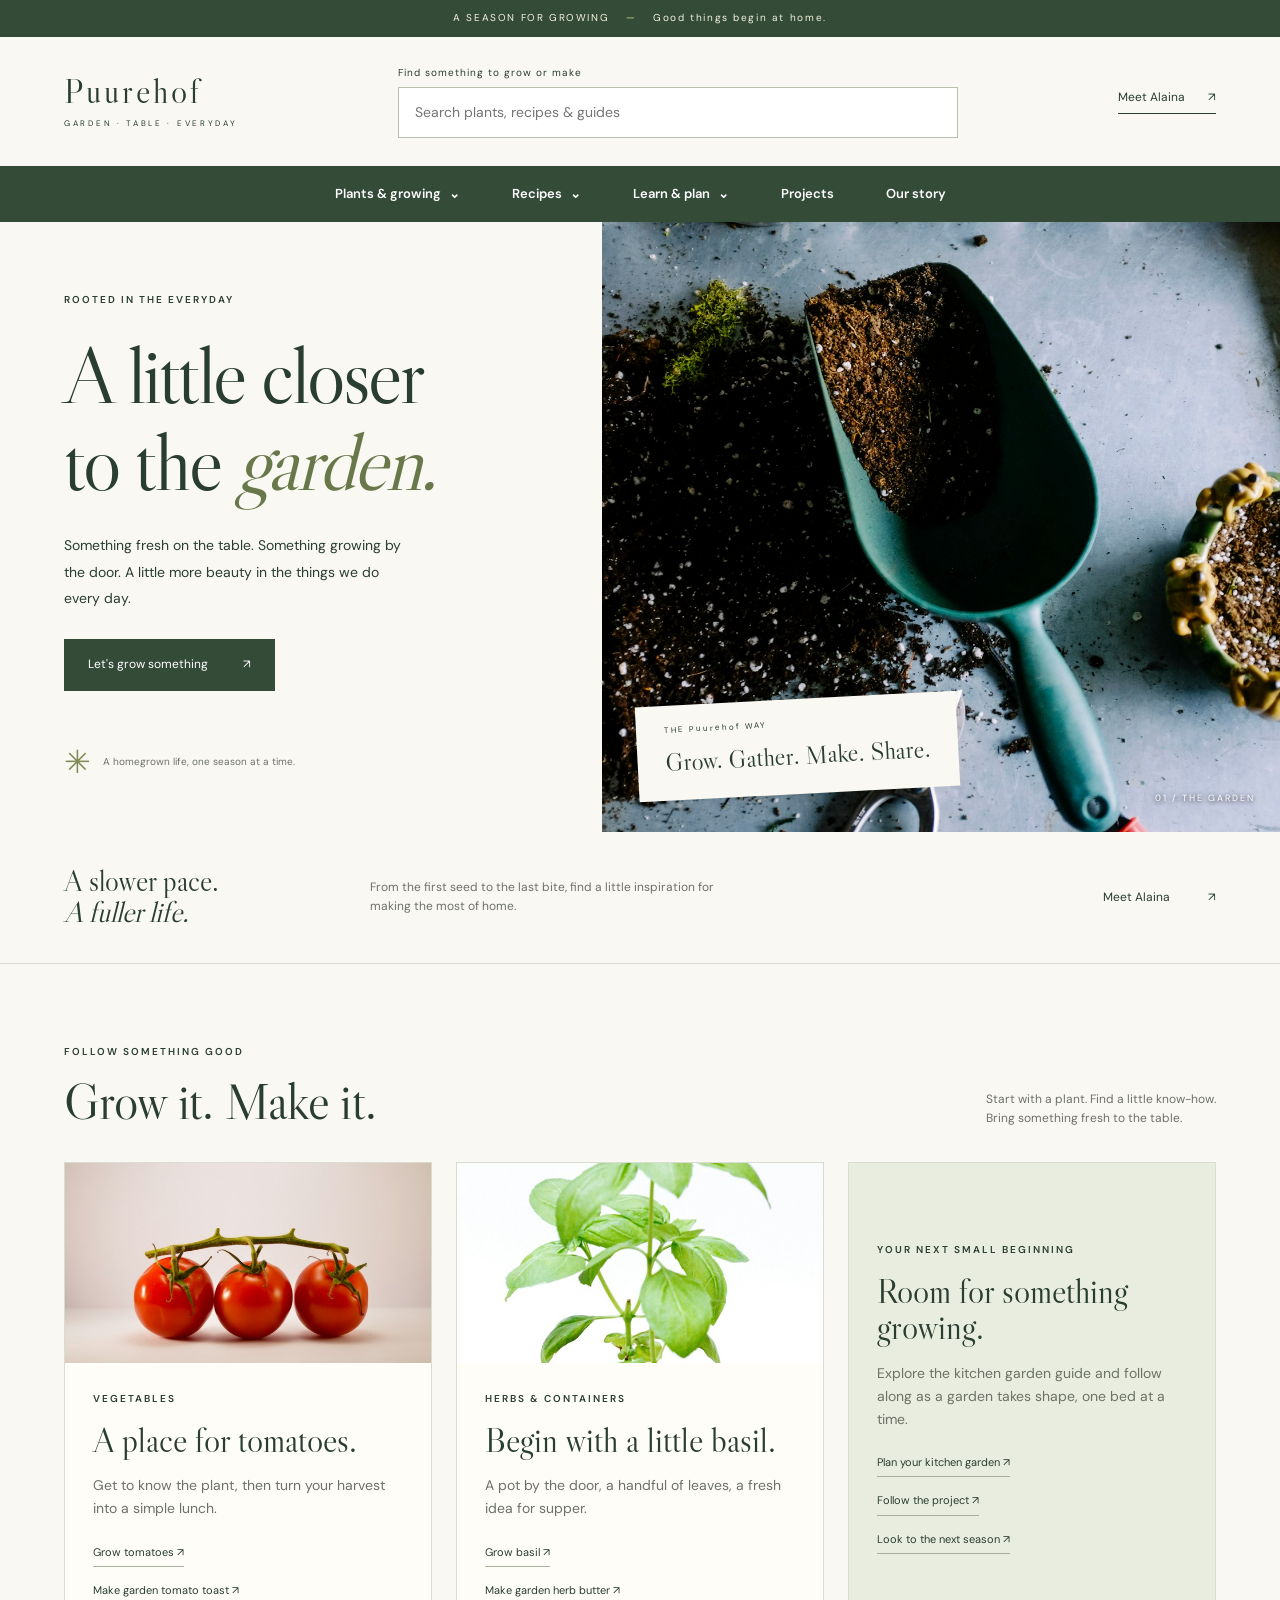
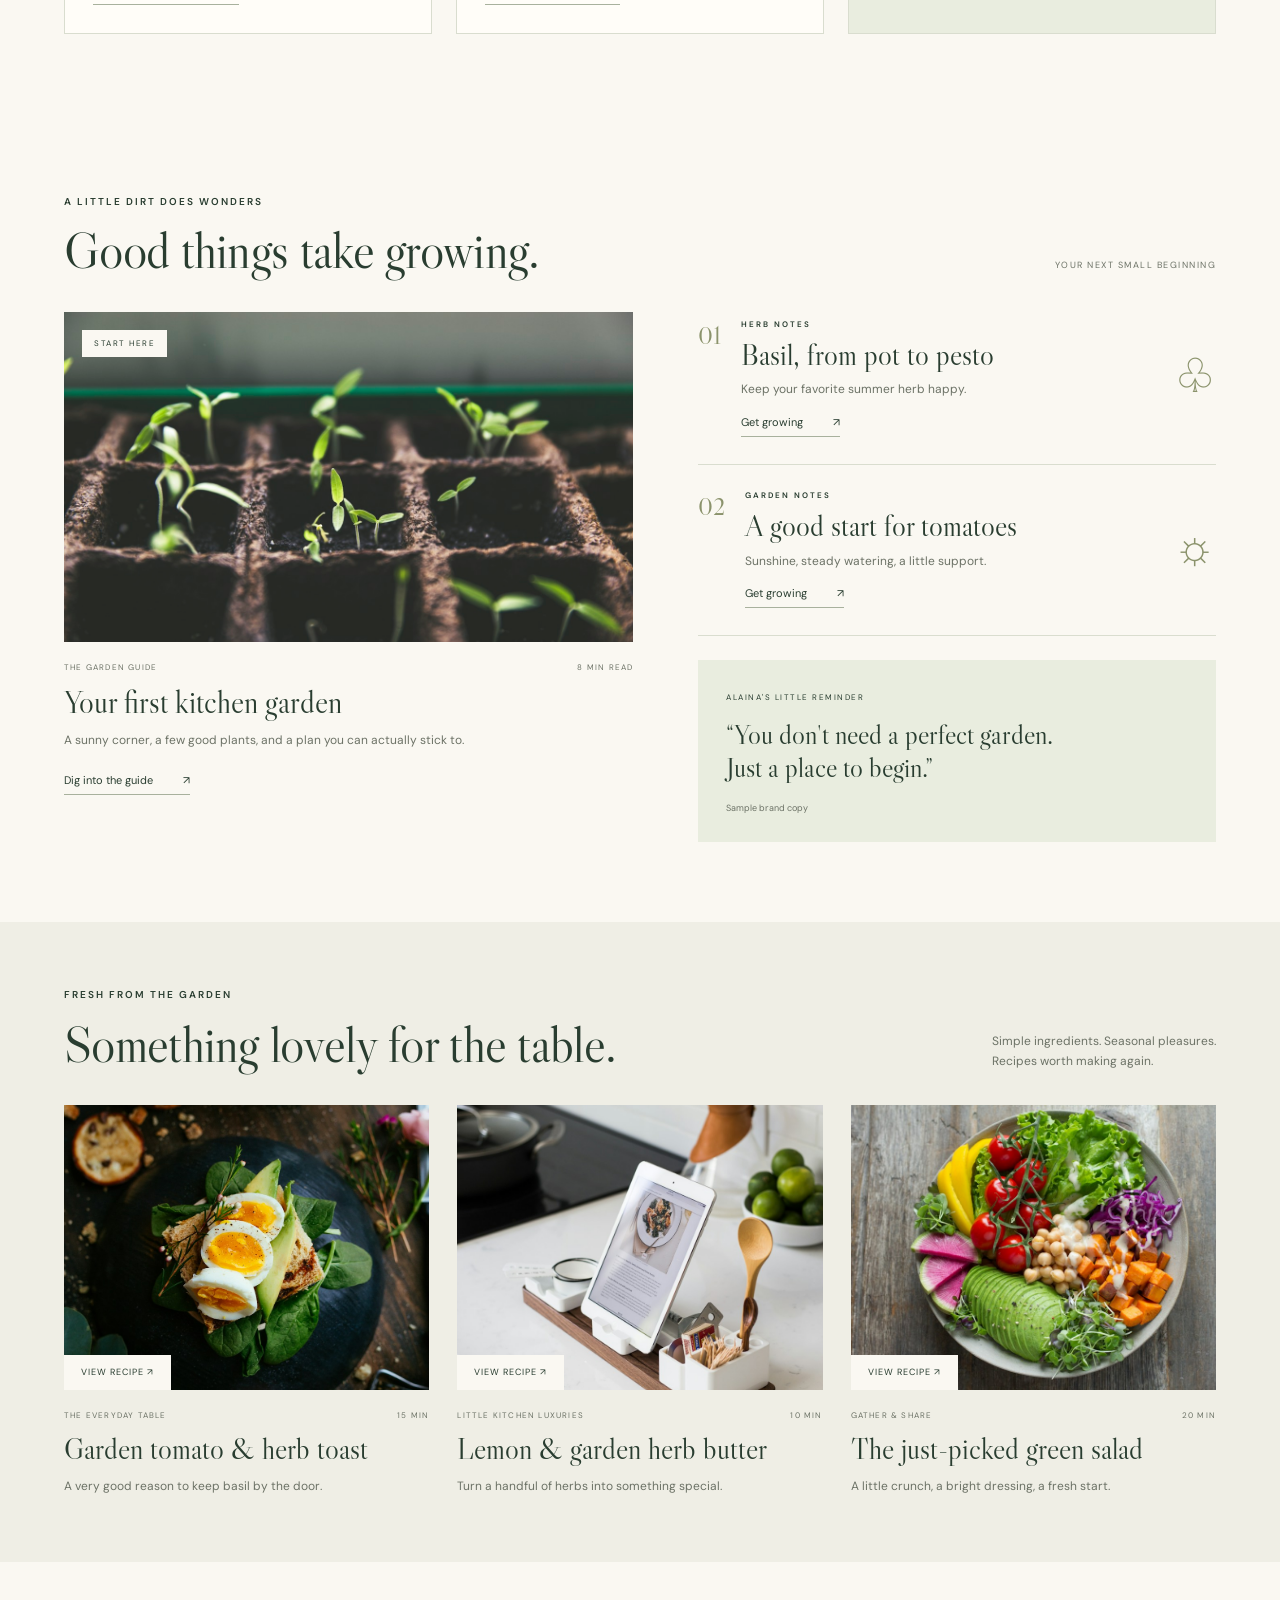
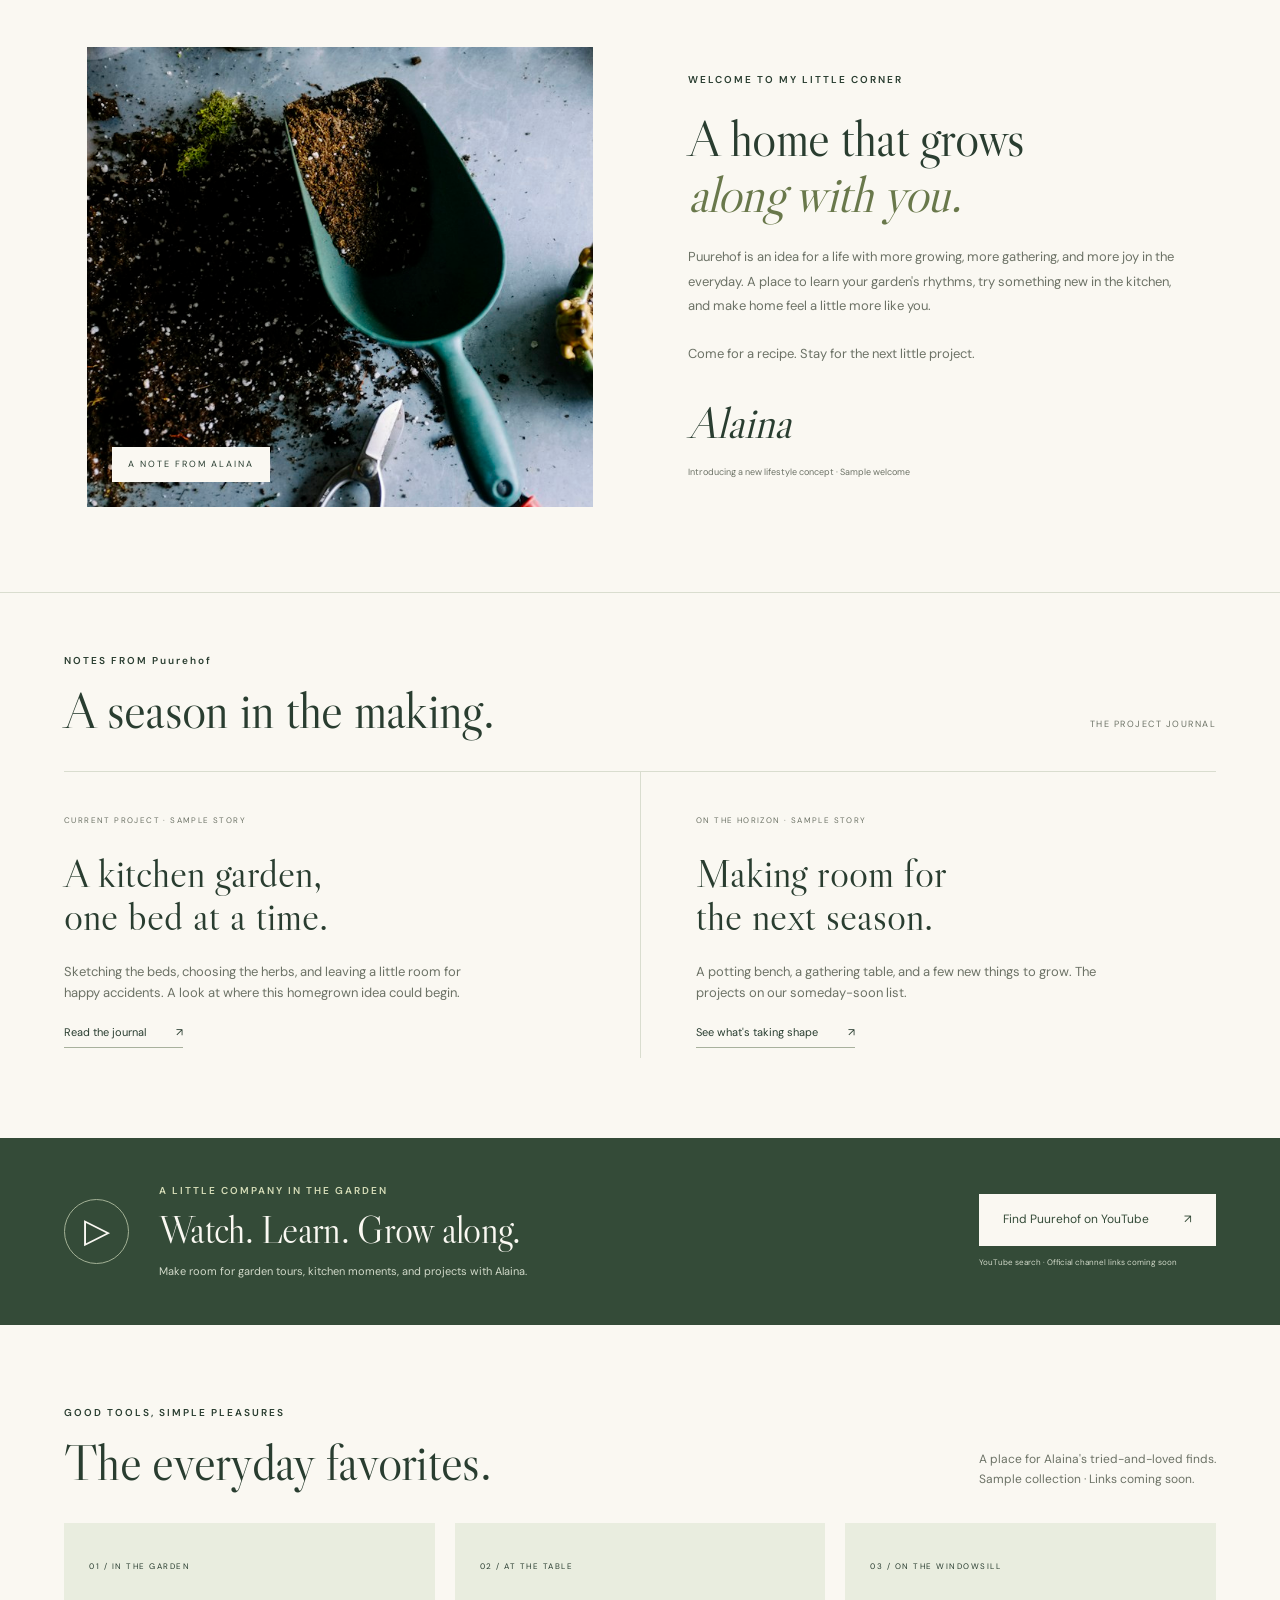
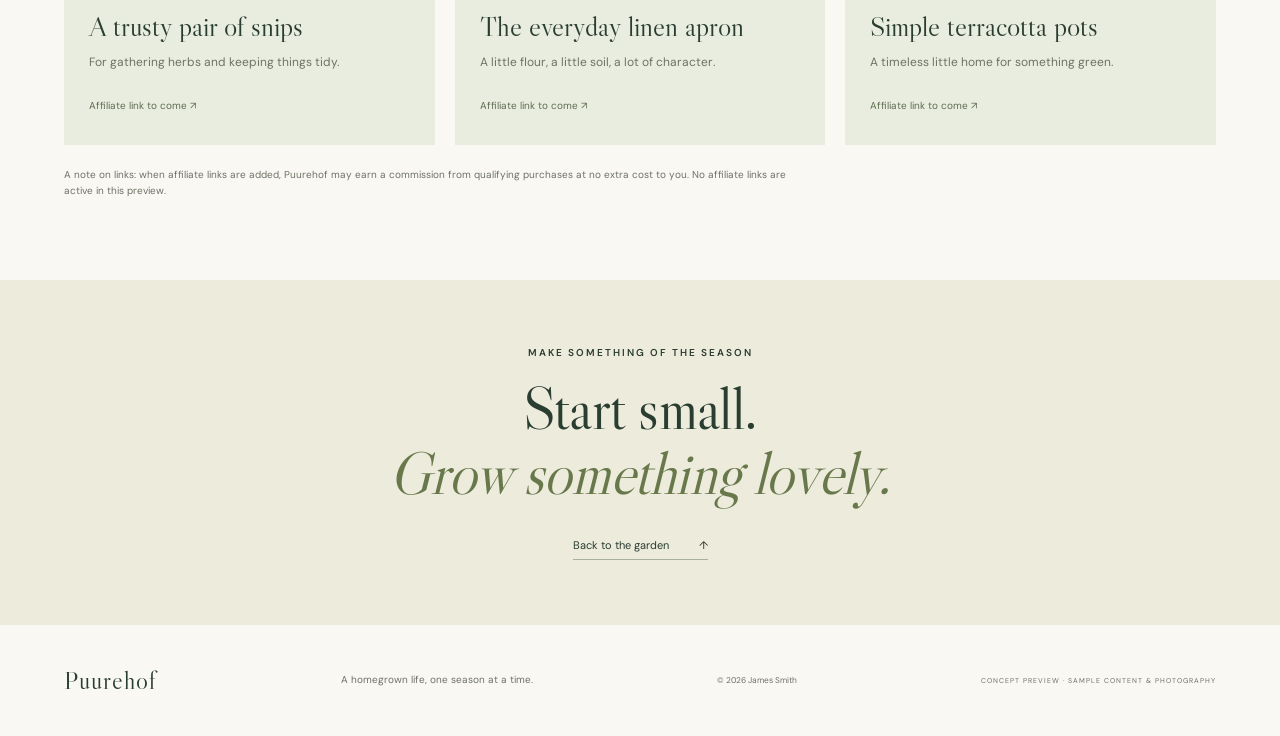
==== commit a75a212d: "Add consistent James Smith copyright notice" ====
--- a/index.html
+++ b/index.html
@@ -593,6 +593,7 @@
     <footer>
       <a class="footer-logo" href="#">Puurehof</a>
       <p>A homegrown life, one season at a time.</p>
+      <p><small>&copy; 2026 James Smith</small></p>
       <span>CONCEPT PREVIEW · SAMPLE CONTENT & PHOTOGRAPHY</span>
     </footer>
   </body>
--- a/css/Puurehof.css
+++ b/css/Puurehof.css
@@ -965,9 +965,13 @@
 .article-body p {
   margin: 20px 0;
 }
+.article-body h2,
 .article-body h3 {
   font-size: 33px;
   margin: 35px 0 15px;
+}
+.article-body h2 {
+  letter-spacing: normal;
 }
 .article-body li {
   padding-left: 5px;
@@ -1069,6 +1073,7 @@
     font-size: 11pt;
     line-height: 1.5;
   }
+  .article-body h2,
   .article-body h3 {
     font-size: 19pt;
     break-after: avoid;
